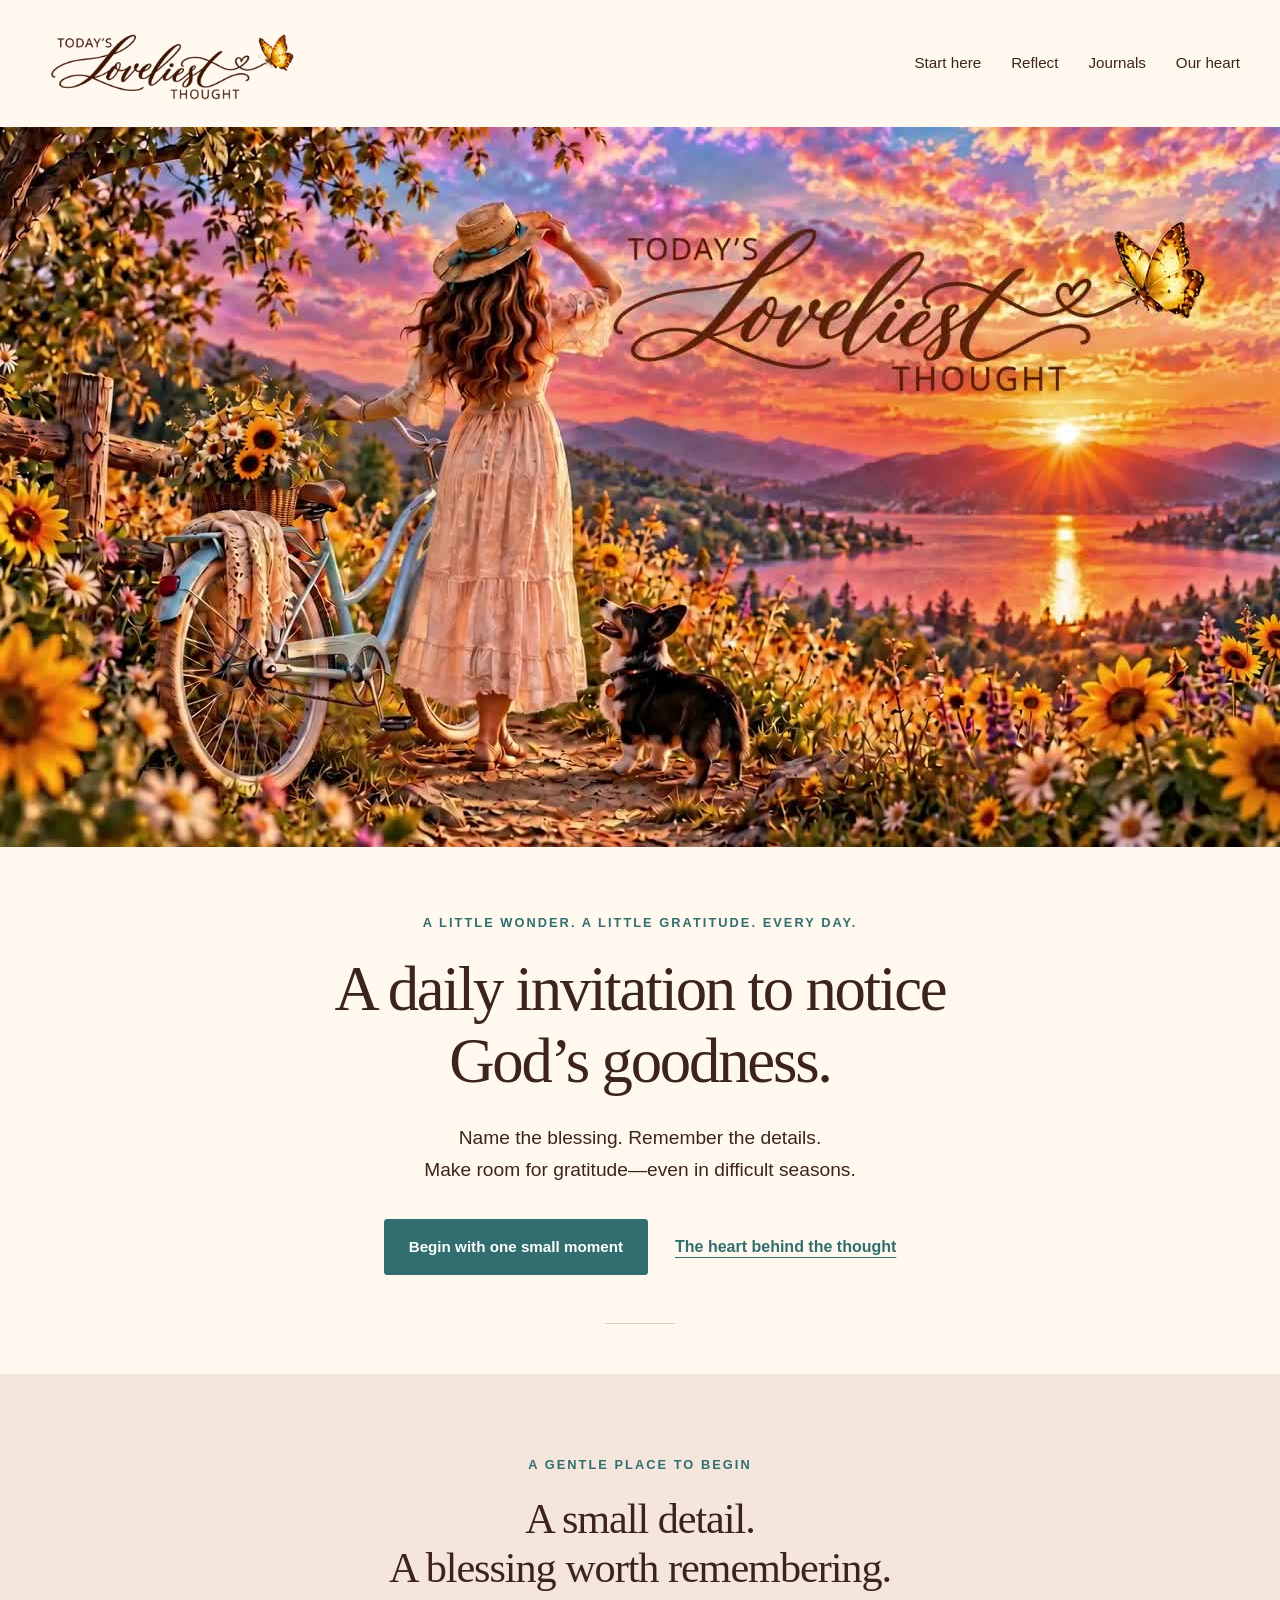
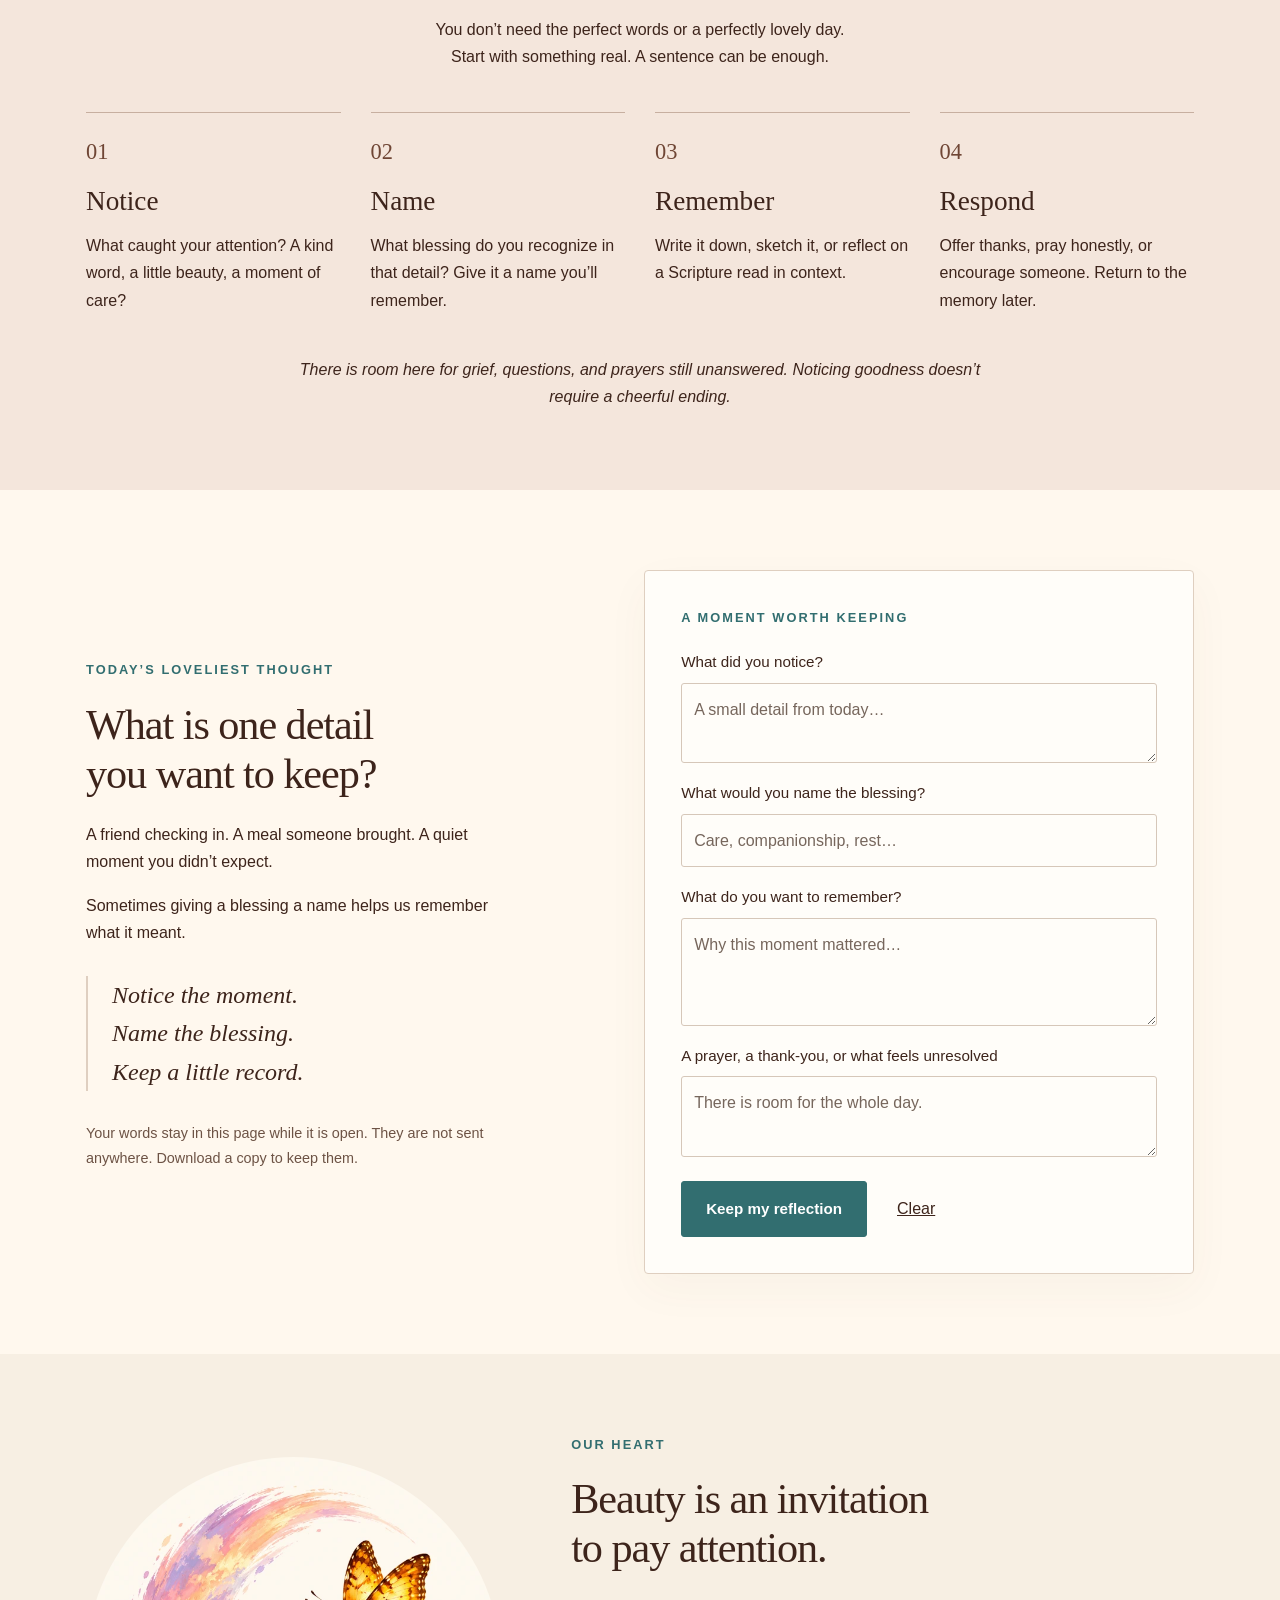
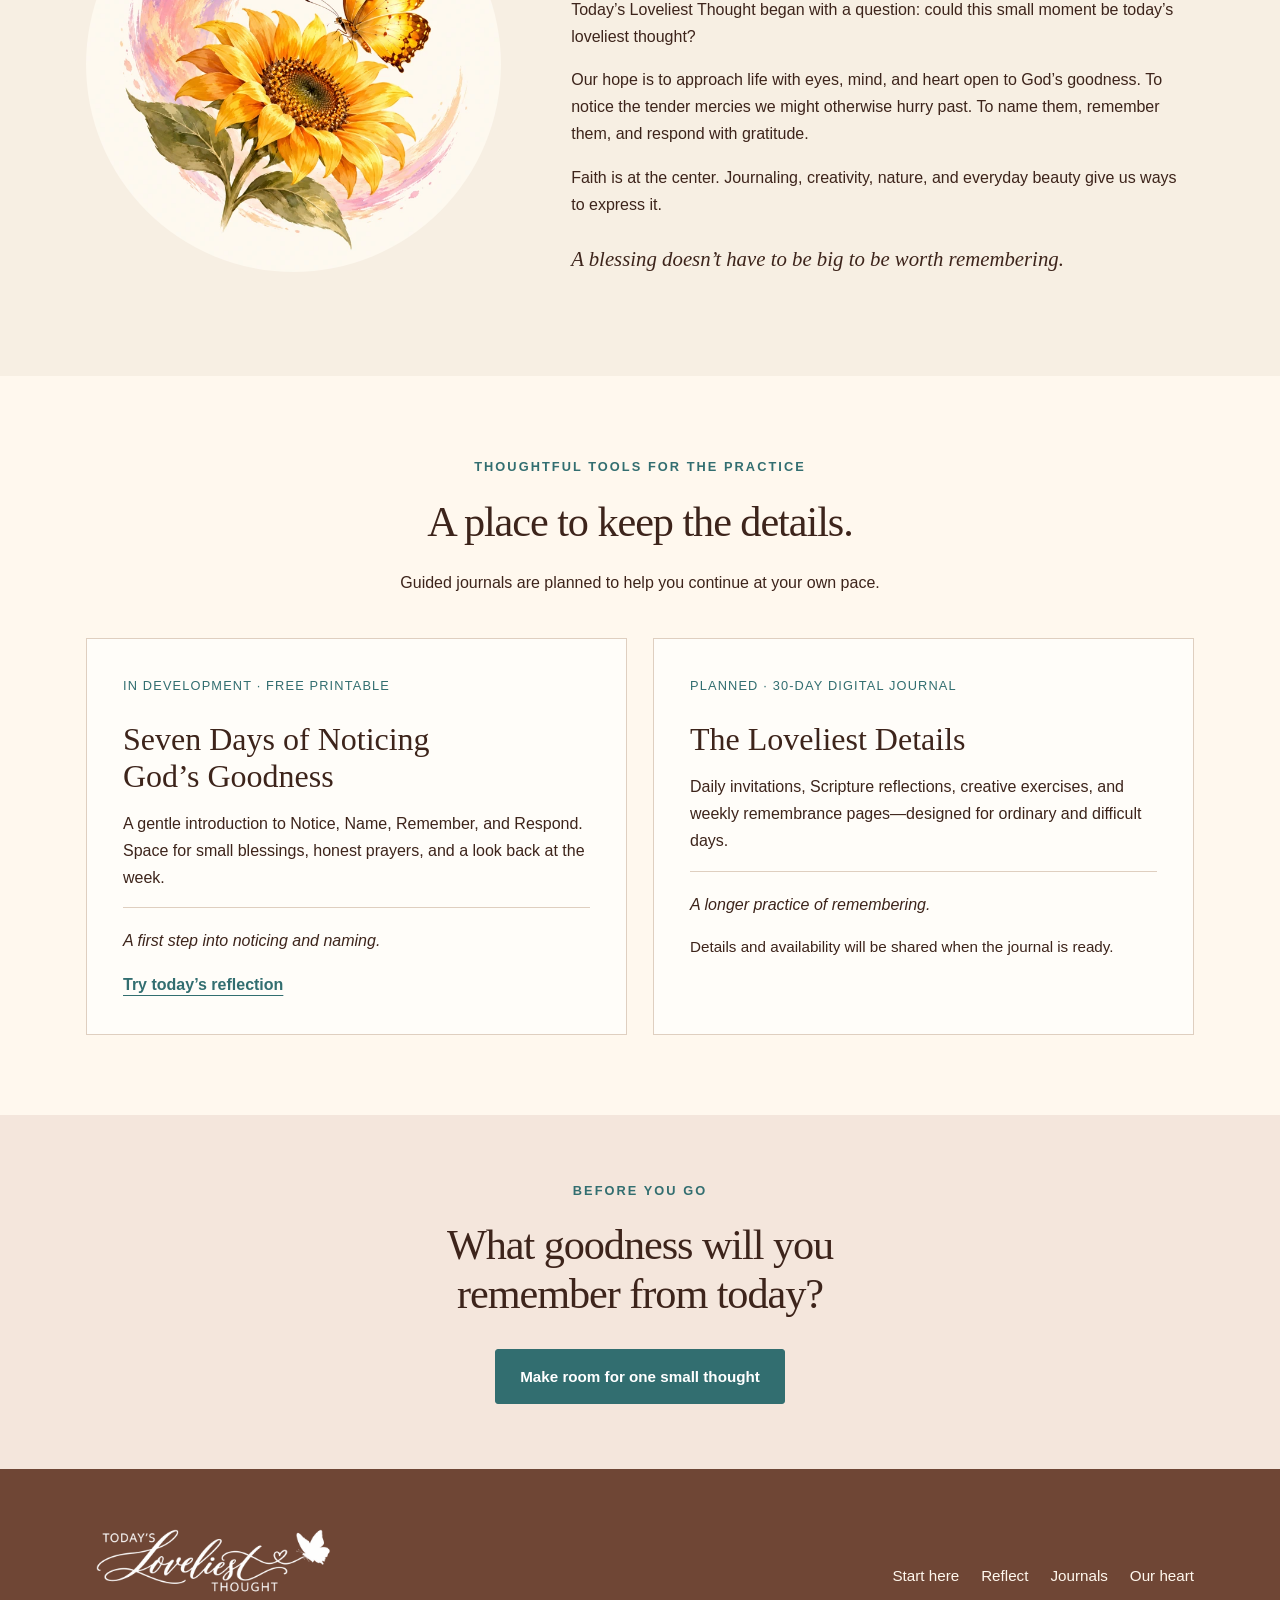
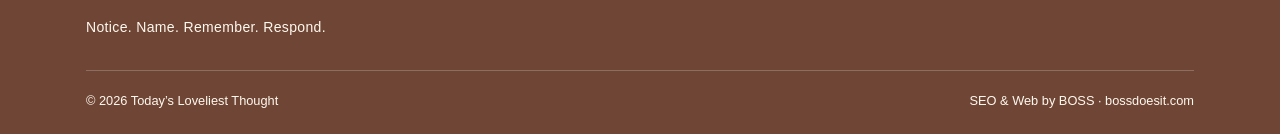
==== index.html @ 9ed4b66a "Update hero video and refine footer branding" ====
<!doctype html>
<html lang="en">
<head>
<meta charset="utf-8"><meta name="viewport" content="width=device-width,initial-scale=1">
<title>Today’s Loveliest Thought | Notice God’s goodness</title>
<meta name="description" content="A daily invitation to notice, name, and remember God’s goodness through reflection, creativity, and journaling—even in difficult seasons.">
<link rel="canonical" href="https://todaysloveliestthought.com/">
<meta property="og:title" content="Today’s Loveliest Thought">
<meta property="og:description" content="A daily invitation to notice, name, and remember God’s goodness.">
<meta property="og:image" content="https://todaysloveliestthought.com/assets/og-image.jpg">
<meta property="og:image:width" content="1200">
<meta property="og:image:height" content="630">
<meta property="og:image:alt" content="Today’s Loveliest Thought with a golden butterfly and sunflower; notice, name, and remember God’s goodness.">
<meta name="twitter:card" content="summary_large_image">
<meta name="twitter:title" content="Today’s Loveliest Thought">
<meta name="twitter:description" content="A daily invitation to notice, name, and remember God’s goodness.">
<meta name="twitter:image" content="https://todaysloveliestthought.com/assets/og-image.jpg">
<meta property="og:type" content="website">
<meta property="og:url" content="https://todaysloveliestthought.com/">
<meta name="theme-color" content="#FFF8EE">
<link rel="icon" href="favicon.ico" sizes="any"><link rel="icon" type="image/png" sizes="32x32" href="assets/favicon-32.png"><link rel="icon" type="image/png" sizes="192x192" href="assets/favicon-192.png"><link rel="apple-touch-icon" sizes="180x180" href="assets/apple-touch-icon.png"><link rel="stylesheet" href="styles.css"><script src="script.js" defer></script>
</head>
<body>
<a class="skip" href="#main">Skip to content</a>
<header class="header"><a class="brand" href="#" aria-label="Today’s Loveliest Thought home"><img src="assets/wordmark.webp" width="280" height="104" alt="Today’s Loveliest Thought"></a><nav aria-label="Main navigation"><a href="#practice">Start here</a><a href="#reflection">Reflect</a><a href="#journals">Journals</a><a href="#heart">Our heart</a></nav></header>
<main id="main">
<div class="video-hero"><video id="hero-video" muted playsinline preload="none" poster="assets/hero-poster.jpg?v=2" aria-label="A gentle sunset animation with a woman, bicycle, corgi, sunflowers and a yellow butterfly; the brand name appears in the sky."><source src="assets/hero.mp4?v=2" type="video/mp4"></video></div>
<section class="intro wrap"><p class="eyebrow">A little wonder. A little gratitude. Every day.</p><h1>A daily invitation to notice<br class="desktop"> God’s goodness.</h1><p class="lead">Name the blessing. Remember the details.<br>Make room for gratitude—even in difficult seasons.</p><div class="actions"><a class="button" href="#practice">Begin with one small moment</a><a class="text-link" href="#heart">The heart behind the thought</a></div><span class="tiny-rule" aria-hidden="true"></span></section>
<section class="practice section" id="practice"><div class="wrap"><div class="section-head"><p class="eyebrow">A gentle place to begin</p><h2>A small detail.<br>A blessing worth remembering.</h2><p>You don’t need the perfect words or a perfectly lovely day.<br>Start with something real. A sentence can be enough.</p></div><div class="steps">
<article><span class="step">01</span><h3>Notice</h3><p>What caught your attention? A kind word, a little beauty, a moment of care?</p></article>
<article><span class="step">02</span><h3>Name</h3><p>What blessing do you recognize in that detail? Give it a name you’ll remember.</p></article>
<article><span class="step">03</span><h3>Remember</h3><p>Write it down, sketch it, or reflect on a Scripture read in context.</p></article>
<article><span class="step">04</span><h3>Respond</h3><p>Offer thanks, pray honestly, or encourage someone. Return to the memory later.</p></article>
</div><p class="gentle-note">There is room here for grief, questions, and prayers still unanswered. Noticing goodness doesn’t require a cheerful ending.</p></div></section>
<section class="reflection section wrap" id="reflection"><div class="reflection-copy"><p class="eyebrow">Today’s loveliest thought</p><h2>What is one detail<br>you want to keep?</h2><p>A friend checking in. A meal someone brought. A quiet moment you didn’t expect.</p><p>Sometimes giving a blessing a name helps us remember what it meant.</p><blockquote>Notice the moment.<br>Name the blessing.<br>Keep a little record.</blockquote><p class="local-note">Your words stay in this page while it is open. They are not sent anywhere. Download a copy to keep them.</p></div><div class="journal"><p class="eyebrow">A moment worth keeping</p><form id="reflection-form"><label for="notice">What did you notice?</label><textarea id="notice" name="notice" rows="2" placeholder="A small detail from today…" maxlength="3000"></textarea><label for="name">What would you name the blessing?</label><input id="name" name="name" placeholder="Care, companionship, rest…" maxlength="300"><label for="remember">What do you want to remember?</label><textarea id="remember" name="remember" rows="3" placeholder="Why this moment mattered…" maxlength="3000"></textarea><label for="respond">A prayer, a thank-you, or what feels unresolved</label><textarea id="respond" name="respond" rows="2" placeholder="There is room for the whole day." maxlength="3000"></textarea><div class="journal-actions"><button type="submit" class="button">Keep my reflection</button><button type="button" id="clear" class="quiet-button">Clear</button></div><p class="status" id="status" role="status" aria-live="polite"></p></form></div></section>
<section class="heart section" id="heart"><div class="wrap heart-grid"><img src="assets/sunflower.webp" width="700" height="700" loading="lazy" alt="A sunflower and yellow butterfly framed by soft brushstrokes"><div><p class="eyebrow">Our heart</p><h2>Beauty is an invitation<br>to pay attention.</h2><p>Today’s Loveliest Thought began with a question: could this small moment be today’s loveliest thought?</p><p>Our hope is to approach life with eyes, mind, and heart open to God’s goodness. To notice the tender mercies we might otherwise hurry past. To name them, remember them, and respond with gratitude.</p><p>Faith is at the center. Journaling, creativity, nature, and everyday beauty give us ways to express it.</p><p class="signature">A blessing doesn’t have to be big to be worth remembering.</p></div></div></section>
<section class="journals section wrap" id="journals"><div class="section-head"><p class="eyebrow">Thoughtful tools for the practice</p><h2>A place to keep the details.</h2><p>Guided journals are planned to help you continue at your own pace.</p></div><div class="product-grid"><article class="product"><p class="pill">In development · Free printable</p><h3>Seven Days of Noticing<br>God’s Goodness</h3><p>A gentle introduction to Notice, Name, Remember, and Respond. Space for small blessings, honest prayers, and a look back at the week.</p><p class="product-purpose">A first step into noticing and naming.</p><a class="text-link" href="#reflection">Try today’s reflection</a></article><article class="product"><p class="pill">Planned · 30-day digital journal</p><h3>The Loveliest Details</h3><p>Daily invitations, Scripture reflections, creative exercises, and weekly remembrance pages—designed for ordinary and difficult days.</p><p class="product-purpose">A longer practice of remembering.</p><p class="availability">Details and availability will be shared when the journal is ready.</p></article></div></section>
<section class="closing"><div class="wrap"><p class="eyebrow">Before you go</p><h2>What goodness will you<br>remember from today?</h2><a class="button" href="#reflection">Make room for one small thought</a></div></section>
</main>
<footer class="site-footer"><div class="wrap"><div class="footer-main"><div class="footer-identity"><a href="#" class="footer-logo" aria-label="Today’s Loveliest Thought home"><img src="assets/wordmark.webp" width="280" height="104" alt="Today’s Loveliest Thought" loading="lazy"></a><p>Notice. Name. Remember. Respond.</p></div><nav class="footer-navigation" aria-label="Footer navigation"><a href="#practice">Start here</a><a href="#reflection">Reflect</a><a href="#journals">Journals</a><a href="#heart">Our heart</a></nav></div><div class="footer-bottom"><p>© 2026 Today’s Loveliest Thought</p><a class="boss-credit" href="https://bossdoesit.com">SEO &amp; Web by BOSS · bossdoesit.com</a></div></div></footer>
</body></html>
---- styles.css ----
:root{--ivory:#fff8ee;--paper:#fffdf9;--cocoa:#3d241b;--copper:#6f4635;--turquoise:#326e70;--blush:#f4e6dc;--line:#dfcfc0}*{box-sizing:border-box}html{scroll-behavior:smooth;scroll-padding-top:24px}body{margin:0;background:var(--ivory);color:var(--cocoa);font:1rem/1.7 Arial,sans-serif}h1,h2,h3,p{margin-top:0}h1,h2,h3{font-family:Georgia,serif;font-weight:400;line-height:1.15}h1{font-size:clamp(2.4rem,4.9vw,4.7rem);letter-spacing:-.035em;margin-bottom:24px}h2{font-size:clamp(2rem,3.3vw,3.3rem);letter-spacing:-.025em;margin-bottom:23px}h3{font-size:1.7rem;margin-bottom:15px}a{color:var(--turquoise);text-underline-offset:5px}button,input,textarea{font:inherit}button,a,input,textarea{touch-action:manipulation}:focus-visible{outline:3px solid var(--turquoise);outline-offset:5px}.wrap{max-width:1180px;margin:auto;padding-left:36px;padding-right:36px}.header{max-width:1400px;margin:auto;min-height:108px;padding:15px 40px;display:flex;align-items:center;justify-content:space-between;gap:24px}.brand{display:block;width:260px}.brand img{display:block;width:100%;height:auto}.header nav{display:flex;gap:30px}.header nav a{text-decoration:none;color:var(--cocoa);font-size:.95rem;padding:10px 0}.header nav a:hover{text-decoration:underline}.banner{max-width:1600px;margin:auto}.banner img{display:block;width:100%;height:auto}.intro{text-align:center;padding-top:65px;padding-bottom:50px}.eyebrow{text-transform:uppercase;letter-spacing:.16em;font-size:.8rem;font-weight:600;color:var(--turquoise);margin-bottom:20px}.lead{font-size:1.2rem;line-height:1.7}.actions{display:flex;justify-content:center;align-items:center;gap:27px;flex-wrap:wrap;margin-top:32px}.button{display:inline-flex;justify-content:center;align-items:center;background:var(--turquoise);color:white;border:1px solid var(--turquoise);border-radius:3px;padding:14px 24px;text-decoration:none;cursor:pointer;min-height:50px;font-weight:600;font-size:.95rem}.button:hover{background:#275b5d}.text-link{font-weight:600}.tiny-rule{display:block;width:70px;height:1px;background:var(--line);margin:48px auto 0}.section{padding-top:80px;padding-bottom:80px}.section-head{text-align:center;max-width:780px;margin:0 auto 42px}.practice{background:var(--blush)}.steps{display:grid;grid-template-columns:repeat(4,1fr);gap:30px}.step{font-family:Georgia,serif;font-size:1.4rem;color:var(--copper);display:block;margin-bottom:15px}.steps article{border-top:1px solid #c7afa0;padding-top:20px}.steps p{margin-bottom:0}.gentle-note{max-width:710px;margin:42px auto 0;text-align:center;font-style:italic}.reflection{display:grid;grid-template-columns:1fr 1.15fr;gap:80px;align-items:center}.reflection-copy p{max-width:440px}blockquote{border-left:2px solid var(--line);margin:30px 0;padding-left:24px;font:italic 1.5rem/1.6 Georgia,serif}.local-note{font-size:.9rem;color:#6d5345}.journal{background:var(--paper);border:1px solid var(--line);padding:36px;box-shadow:0 15px 45px #6f46350a;border-radius:4px}.journal label{display:block;font-size:.95rem;margin:17px 0 8px}.journal textarea,.journal input{display:block;width:100%;border:1px solid #d6c7b9;background:var(--paper);border-radius:3px;padding:12px;color:var(--cocoa);font-size:1rem;resize:vertical}.journal textarea::placeholder,.journal input::placeholder{color:#76665c;opacity:1}.journal-actions{display:flex;gap:18px;align-items:center;margin-top:24px}.quiet-button{border:0;background:transparent;padding:12px;color:var(--cocoa);text-decoration:underline;cursor:pointer}.status{font-size:.9rem;margin:14px 0 0}.status:empty{display:none}.heart{background:#f7efe3}.heart-grid{display:grid;grid-template-columns:.8fr 1.2fr;gap:70px;align-items:center}.heart img{width:100%;height:auto;border-radius:50%}.signature{font:italic 1.3rem/1.6 Georgia,serif;margin-top:24px}.product-grid{display:grid;grid-template-columns:1fr 1fr;gap:26px}.product{padding:36px;background:var(--paper);border:1px solid var(--line)}.product h3{font-size:2rem}.pill{text-transform:uppercase;font-size:.8rem;letter-spacing:.09em;color:var(--turquoise);margin-bottom:24px}.product-purpose{font-style:italic;border-top:1px solid var(--line);padding-top:19px}.availability{font-size:.95rem;margin-bottom:0}.closing{text-align:center;background:var(--blush);padding:65px 0}.closing h2{margin-bottom:30px}footer{background:var(--copper);color:var(--ivory);padding:48px 0}.footer-inner{display:flex;justify-content:space-between;align-items:center;gap:30px}.footer-brand{font:1.7rem Georgia,serif;margin-bottom:12px}footer p{font-size:.9rem;margin-bottom:0}footer nav{display:flex;gap:25px}footer a{color:var(--ivory);font-size:.95rem}.skip{position:absolute;left:16px;top:-100px;background:var(--paper);padding:10px;z-index:10}.skip:focus{top:12px}@media(max-width:760px){.header{padding:15px 22px;display:block}.brand{width:230px;margin:auto}.header nav{justify-content:center;gap:22px;flex-wrap:wrap;margin-top:12px}.header nav a{font-size:.9rem}.wrap{padding-left:24px;padding-right:24px}.intro{padding-top:42px;padding-bottom:36px}.desktop{display:none}.lead{font-size:1.06rem}.section{padding-top:55px;padding-bottom:55px}.steps{grid-template-columns:1fr 1fr;gap:24px}.reflection{grid-template-columns:1fr;gap:32px}.journal{padding:24px}.heart-grid{grid-template-columns:1fr;gap:30px}.heart img{max-width:260px;margin:auto}.product-grid{grid-template-columns:1fr}.product{padding:28px}.footer-inner{display:block;text-align:center}footer nav{justify-content:center;flex-wrap:wrap;margin-top:26px}.actions{gap:22px}.eyebrow{font-size:.8rem}.banner img{min-height:170px;object-fit:cover;object-position:center}}@media(max-width:380px){.steps{grid-template-columns:1fr}.header nav{gap:16px}.journal-actions{flex-wrap:wrap}.button{padding:13px 17px}}@media(prefers-reduced-motion:reduce){html{scroll-behavior:auto}}

.video-hero{position:relative;max-width:1440px;margin:auto;background:var(--ivory)}.video-hero video{display:block;width:100%;height:auto;aspect-ratio:16/9;object-fit:contain}

.footer-credit{text-align:right;margin-top:30px}.footer-credit a{font-size:.875rem;color:var(--ivory);text-decoration:none}.footer-credit a:hover{text-decoration:underline}@media(max-width:760px){.footer-credit{text-align:center}}

.site-footer{padding:42px 0 22px}.footer-main{display:flex;justify-content:space-between;align-items:center;gap:40px;padding-bottom:30px}.footer-identity{max-width:360px}.footer-logo{display:block;width:250px;max-width:100%;margin-bottom:12px}.footer-logo img{display:block;width:100%;height:auto;filter:brightness(0) invert(1)}.footer-identity p{font-size:.875rem;letter-spacing:.025em}.site-footer .footer-navigation{display:flex;flex-wrap:wrap;gap:22px;margin:0}.footer-navigation a{text-decoration:none;padding:8px 0}.footer-navigation a:hover{text-decoration:underline}.footer-bottom{border-top:1px solid #ffffff35;padding-top:20px;display:flex;justify-content:space-between;align-items:center;gap:20px}.footer-bottom p,.footer-bottom a{font-size:.8rem;line-height:1.6}.boss-credit{text-decoration:none;text-align:right}.boss-credit:hover{text-decoration:underline}@media(max-width:760px){.footer-main{flex-direction:column;text-align:center;gap:24px;padding-bottom:25px}.footer-logo{margin:0 auto 14px;width:230px}.site-footer .footer-navigation{justify-content:center;gap:12px 22px}.footer-bottom{flex-direction:column;gap:12px;text-align:center}.boss-credit{text-align:center}}
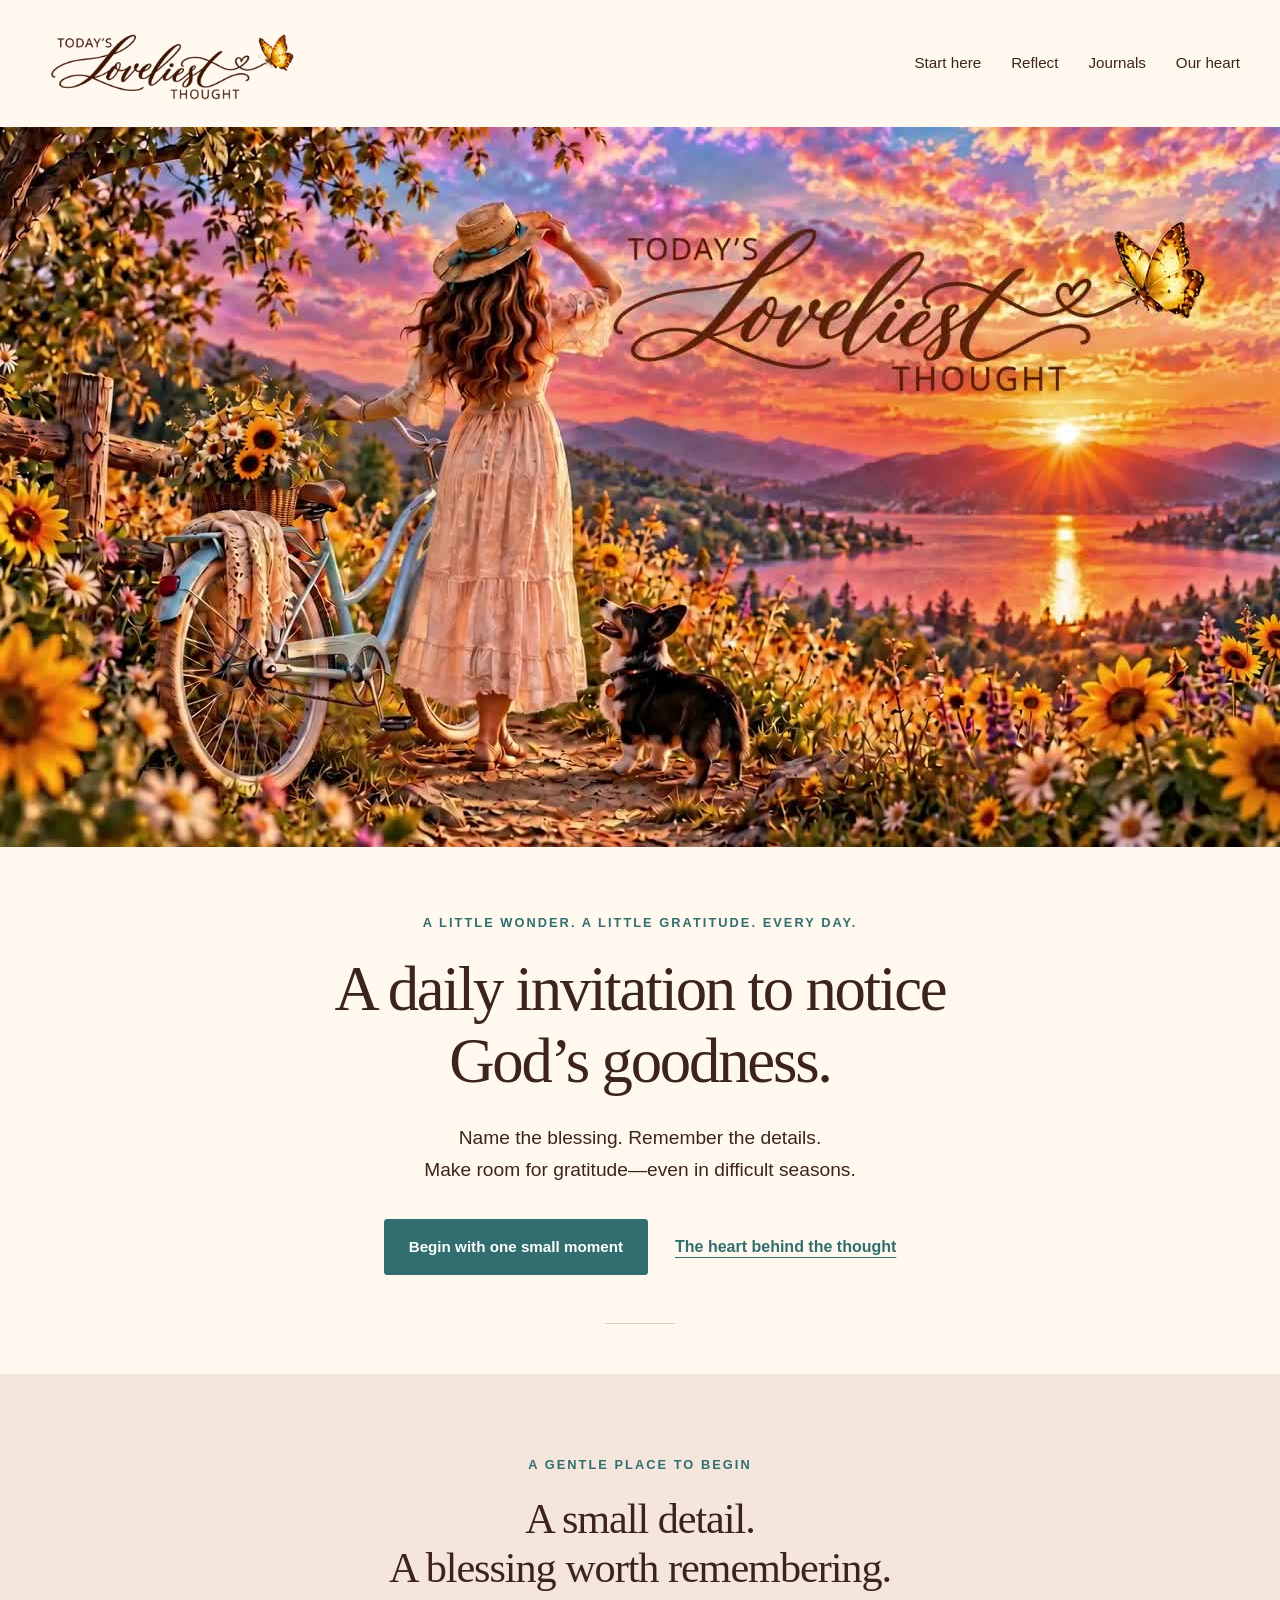
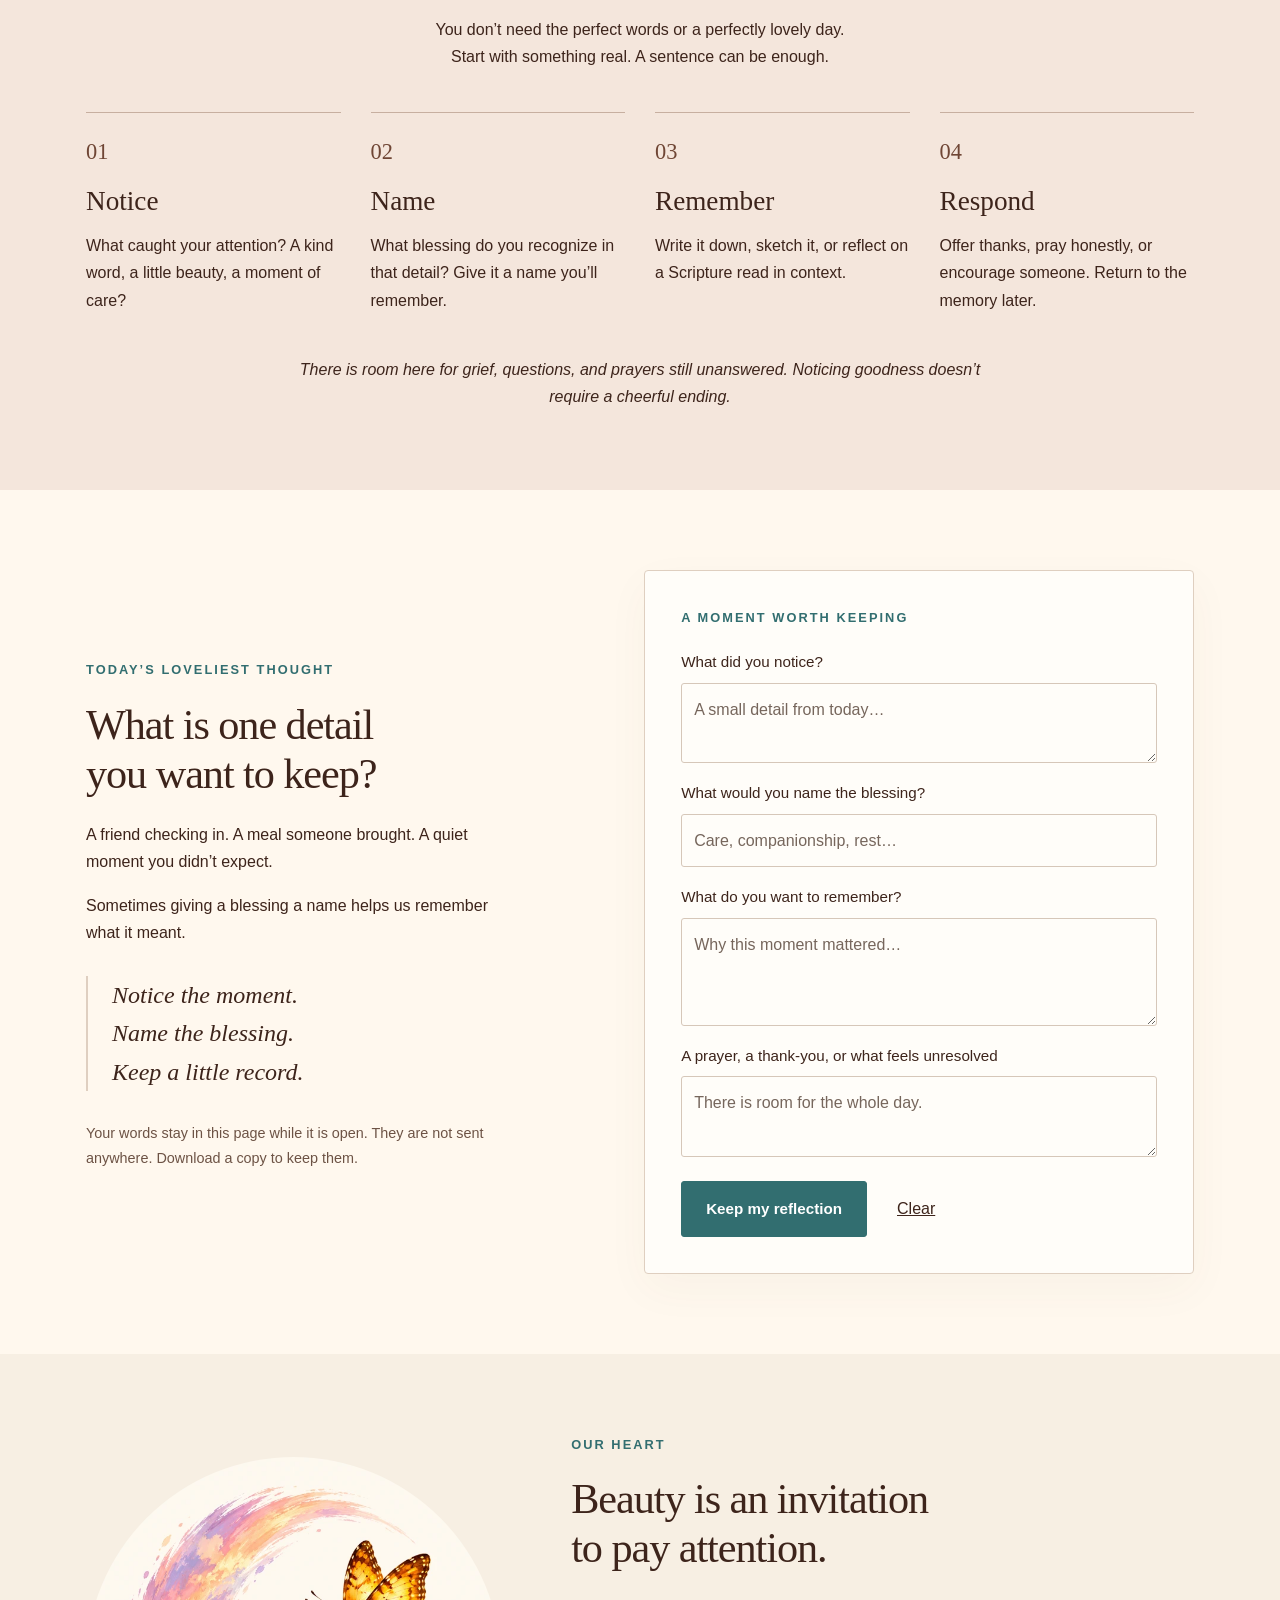
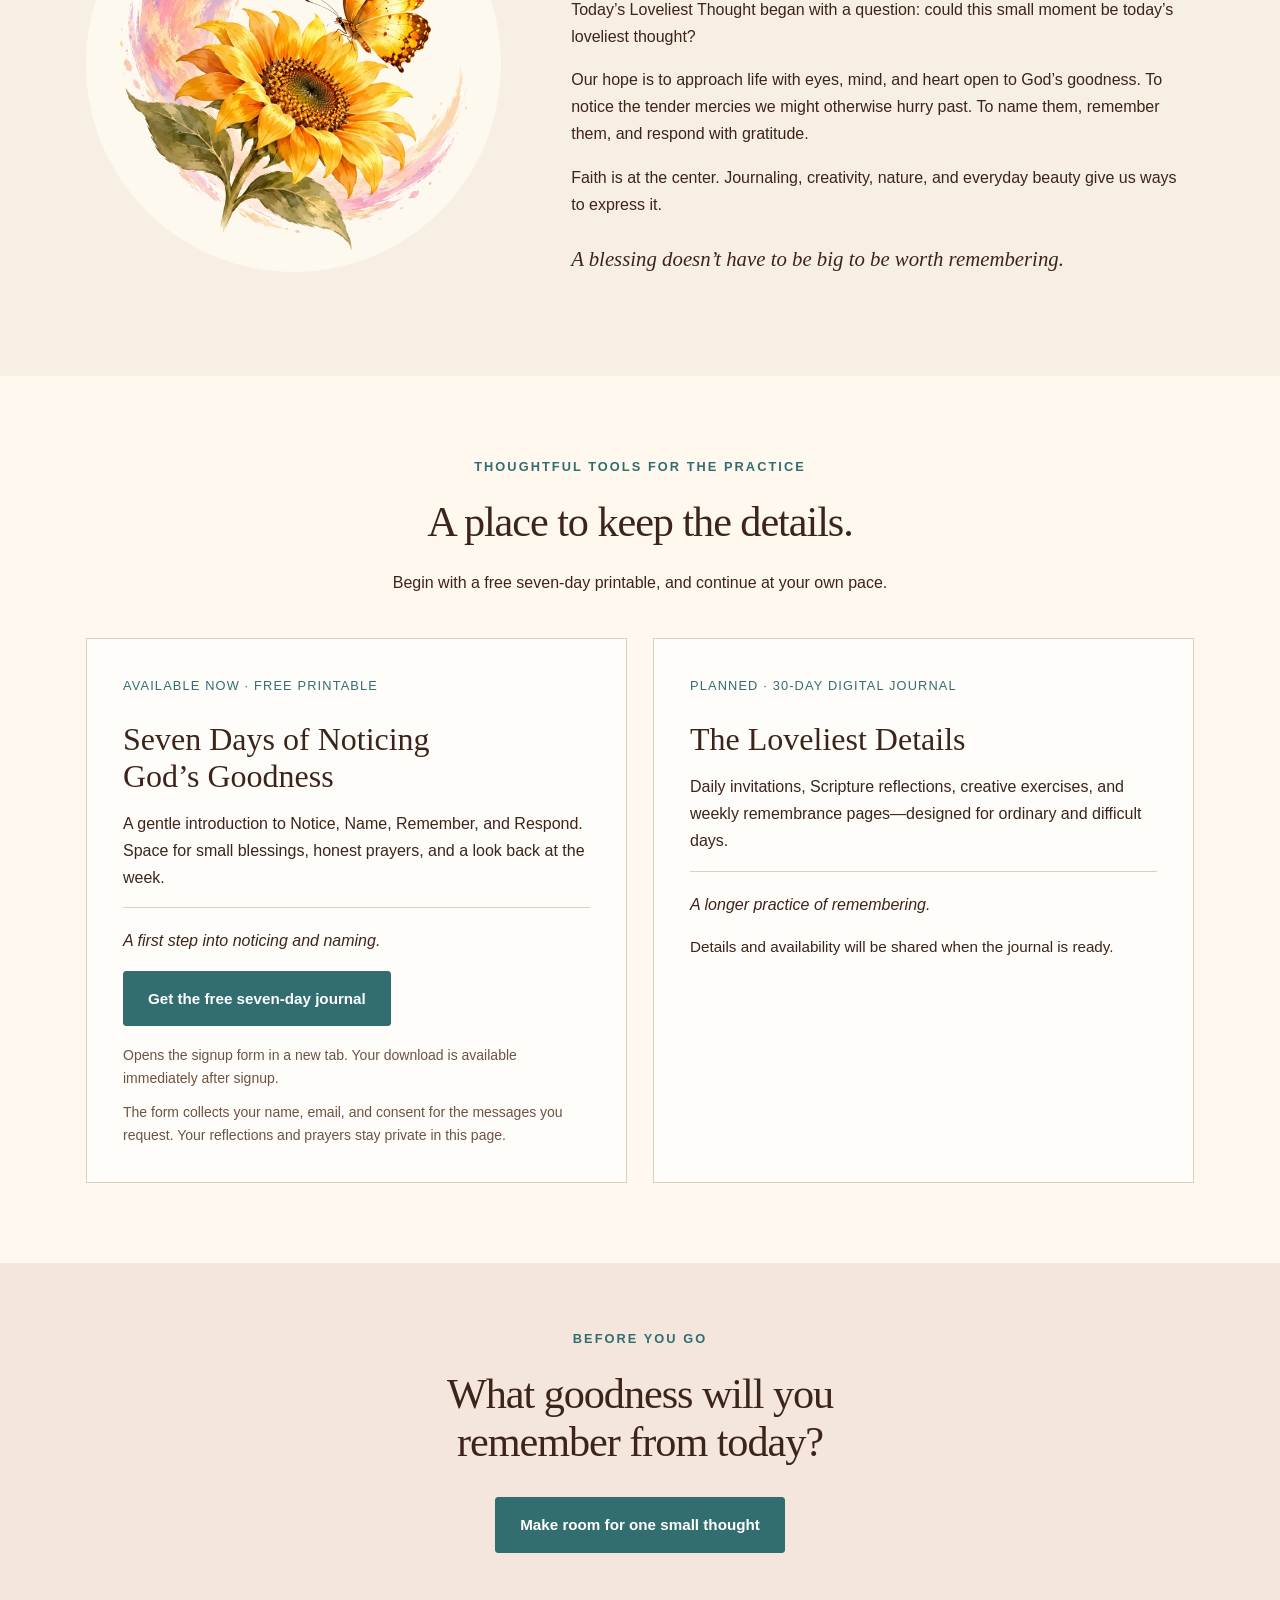
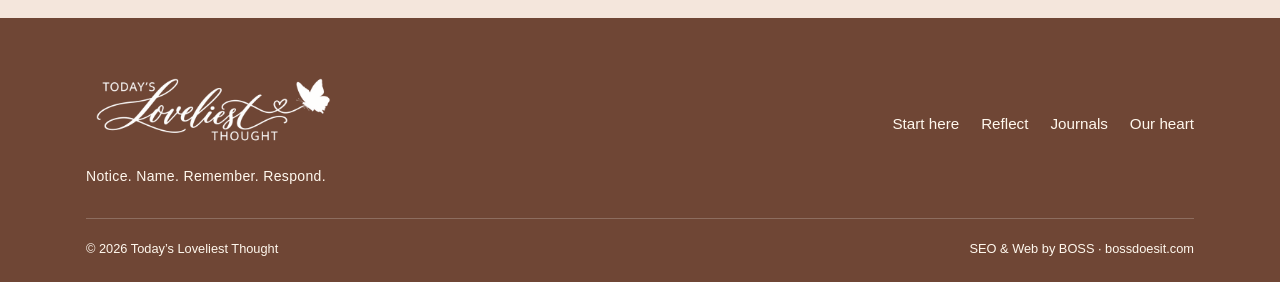
==== commit 6168a699: "Connect the free journal to the tested HighLevel signup form" ====
--- a/index.html
+++ b/index.html
@@ -34,7 +34,7 @@
 </div><p class="gentle-note">There is room here for grief, questions, and prayers still unanswered. Noticing goodness doesn’t require a cheerful ending.</p></div></section>
 <section class="reflection section wrap" id="reflection"><div class="reflection-copy"><p class="eyebrow">Today’s loveliest thought</p><h2>What is one detail<br>you want to keep?</h2><p>A friend checking in. A meal someone brought. A quiet moment you didn’t expect.</p><p>Sometimes giving a blessing a name helps us remember what it meant.</p><blockquote>Notice the moment.<br>Name the blessing.<br>Keep a little record.</blockquote><p class="local-note">Your words stay in this page while it is open. They are not sent anywhere. Download a copy to keep them.</p></div><div class="journal"><p class="eyebrow">A moment worth keeping</p><form id="reflection-form"><label for="notice">What did you notice?</label><textarea id="notice" name="notice" rows="2" placeholder="A small detail from today…" maxlength="3000"></textarea><label for="name">What would you name the blessing?</label><input id="name" name="name" placeholder="Care, companionship, rest…" maxlength="300"><label for="remember">What do you want to remember?</label><textarea id="remember" name="remember" rows="3" placeholder="Why this moment mattered…" maxlength="3000"></textarea><label for="respond">A prayer, a thank-you, or what feels unresolved</label><textarea id="respond" name="respond" rows="2" placeholder="There is room for the whole day." maxlength="3000"></textarea><div class="journal-actions"><button type="submit" class="button">Keep my reflection</button><button type="button" id="clear" class="quiet-button">Clear</button></div><p class="status" id="status" role="status" aria-live="polite"></p></form></div></section>
 <section class="heart section" id="heart"><div class="wrap heart-grid"><img src="assets/sunflower.webp" width="700" height="700" loading="lazy" alt="A sunflower and yellow butterfly framed by soft brushstrokes"><div><p class="eyebrow">Our heart</p><h2>Beauty is an invitation<br>to pay attention.</h2><p>Today’s Loveliest Thought began with a question: could this small moment be today’s loveliest thought?</p><p>Our hope is to approach life with eyes, mind, and heart open to God’s goodness. To notice the tender mercies we might otherwise hurry past. To name them, remember them, and respond with gratitude.</p><p>Faith is at the center. Journaling, creativity, nature, and everyday beauty give us ways to express it.</p><p class="signature">A blessing doesn’t have to be big to be worth remembering.</p></div></div></section>
-<section class="journals section wrap" id="journals"><div class="section-head"><p class="eyebrow">Thoughtful tools for the practice</p><h2>A place to keep the details.</h2><p>Guided journals are planned to help you continue at your own pace.</p></div><div class="product-grid"><article class="product"><p class="pill">In development · Free printable</p><h3>Seven Days of Noticing<br>God’s Goodness</h3><p>A gentle introduction to Notice, Name, Remember, and Respond. Space for small blessings, honest prayers, and a look back at the week.</p><p class="product-purpose">A first step into noticing and naming.</p><a class="text-link" href="#reflection">Try today’s reflection</a></article><article class="product"><p class="pill">Planned · 30-day digital journal</p><h3>The Loveliest Details</h3><p>Daily invitations, Scripture reflections, creative exercises, and weekly remembrance pages—designed for ordinary and difficult days.</p><p class="product-purpose">A longer practice of remembering.</p><p class="availability">Details and availability will be shared when the journal is ready.</p></article></div></section>
+<section class="journals section wrap" id="journals"><div class="section-head"><p class="eyebrow">Thoughtful tools for the practice</p><h2>A place to keep the details.</h2><p>Begin with a free seven-day printable, and continue at your own pace.</p></div><div class="product-grid"><article class="product"><p class="pill">Available now · Free printable</p><h3>Seven Days of Noticing<br>God’s Goodness</h3><p>A gentle introduction to Notice, Name, Remember, and Respond. Space for small blessings, honest prayers, and a look back at the week.</p><p class="product-purpose">A first step into noticing and naming.</p><a class="button" href="https://api.leadconnectorhq.com/widget/form/mIYaYT9u8Yje8MxcDUWg" target="_blank" rel="noopener noreferrer">Get the free seven-day journal<span class="sr-only"> (opens in a new tab)</span></a><p class="signup-note">Opens the signup form in a new tab. Your download is available immediately after signup.</p><p class="signup-privacy">The form collects your name, email, and consent for the messages you request. Your reflections and prayers stay private in this page.</p></article><article class="product"><p class="pill">Planned · 30-day digital journal</p><h3>The Loveliest Details</h3><p>Daily invitations, Scripture reflections, creative exercises, and weekly remembrance pages—designed for ordinary and difficult days.</p><p class="product-purpose">A longer practice of remembering.</p><p class="availability">Details and availability will be shared when the journal is ready.</p></article></div></section>
 <section class="closing"><div class="wrap"><p class="eyebrow">Before you go</p><h2>What goodness will you<br>remember from today?</h2><a class="button" href="#reflection">Make room for one small thought</a></div></section>
 </main>
 <footer class="site-footer"><div class="wrap"><div class="footer-main"><div class="footer-identity"><a href="#" class="footer-logo" aria-label="Today’s Loveliest Thought home"><img src="assets/wordmark.webp" width="280" height="104" alt="Today’s Loveliest Thought" loading="lazy"></a><p>Notice. Name. Remember. Respond.</p></div><nav class="footer-navigation" aria-label="Footer navigation"><a href="#practice">Start here</a><a href="#reflection">Reflect</a><a href="#journals">Journals</a><a href="#heart">Our heart</a></nav></div><div class="footer-bottom"><p>© 2026 Today’s Loveliest Thought</p><a class="boss-credit" href="https://bossdoesit.com">SEO &amp; Web by BOSS · bossdoesit.com</a></div></div></footer>
--- a/styles.css
+++ b/styles.css
@@ -5,3 +5,6 @@
 .footer-credit{text-align:right;margin-top:30px}.footer-credit a{font-size:.875rem;color:var(--ivory);text-decoration:none}.footer-credit a:hover{text-decoration:underline}@media(max-width:760px){.footer-credit{text-align:center}}
 
 .site-footer{padding:42px 0 22px}.footer-main{display:flex;justify-content:space-between;align-items:center;gap:40px;padding-bottom:30px}.footer-identity{max-width:360px}.footer-logo{display:block;width:250px;max-width:100%;margin-bottom:12px}.footer-logo img{display:block;width:100%;height:auto;filter:brightness(0) invert(1)}.footer-identity p{font-size:.875rem;letter-spacing:.025em}.site-footer .footer-navigation{display:flex;flex-wrap:wrap;gap:22px;margin:0}.footer-navigation a{text-decoration:none;padding:8px 0}.footer-navigation a:hover{text-decoration:underline}.footer-bottom{border-top:1px solid #ffffff35;padding-top:20px;display:flex;justify-content:space-between;align-items:center;gap:20px}.footer-bottom p,.footer-bottom a{font-size:.8rem;line-height:1.6}.boss-credit{text-decoration:none;text-align:right}.boss-credit:hover{text-decoration:underline}@media(max-width:760px){.footer-main{flex-direction:column;text-align:center;gap:24px;padding-bottom:25px}.footer-logo{margin:0 auto 14px;width:230px}.site-footer .footer-navigation{justify-content:center;gap:12px 22px}.footer-bottom{flex-direction:column;gap:12px;text-align:center}.boss-credit{text-align:center}}
+
+/* Journal signup opens separately to preserve in-progress private reflections. */
+.signup-note,.signup-privacy{font-size:.875rem;line-height:1.6;color:#6d5345}.signup-note{margin:18px 0 12px}.signup-privacy{margin:0}.product .button{max-width:100%;text-align:center}.sr-only{position:absolute;width:1px;height:1px;padding:0;margin:-1px;overflow:hidden;clip-path:inset(50%);white-space:nowrap;border:0}
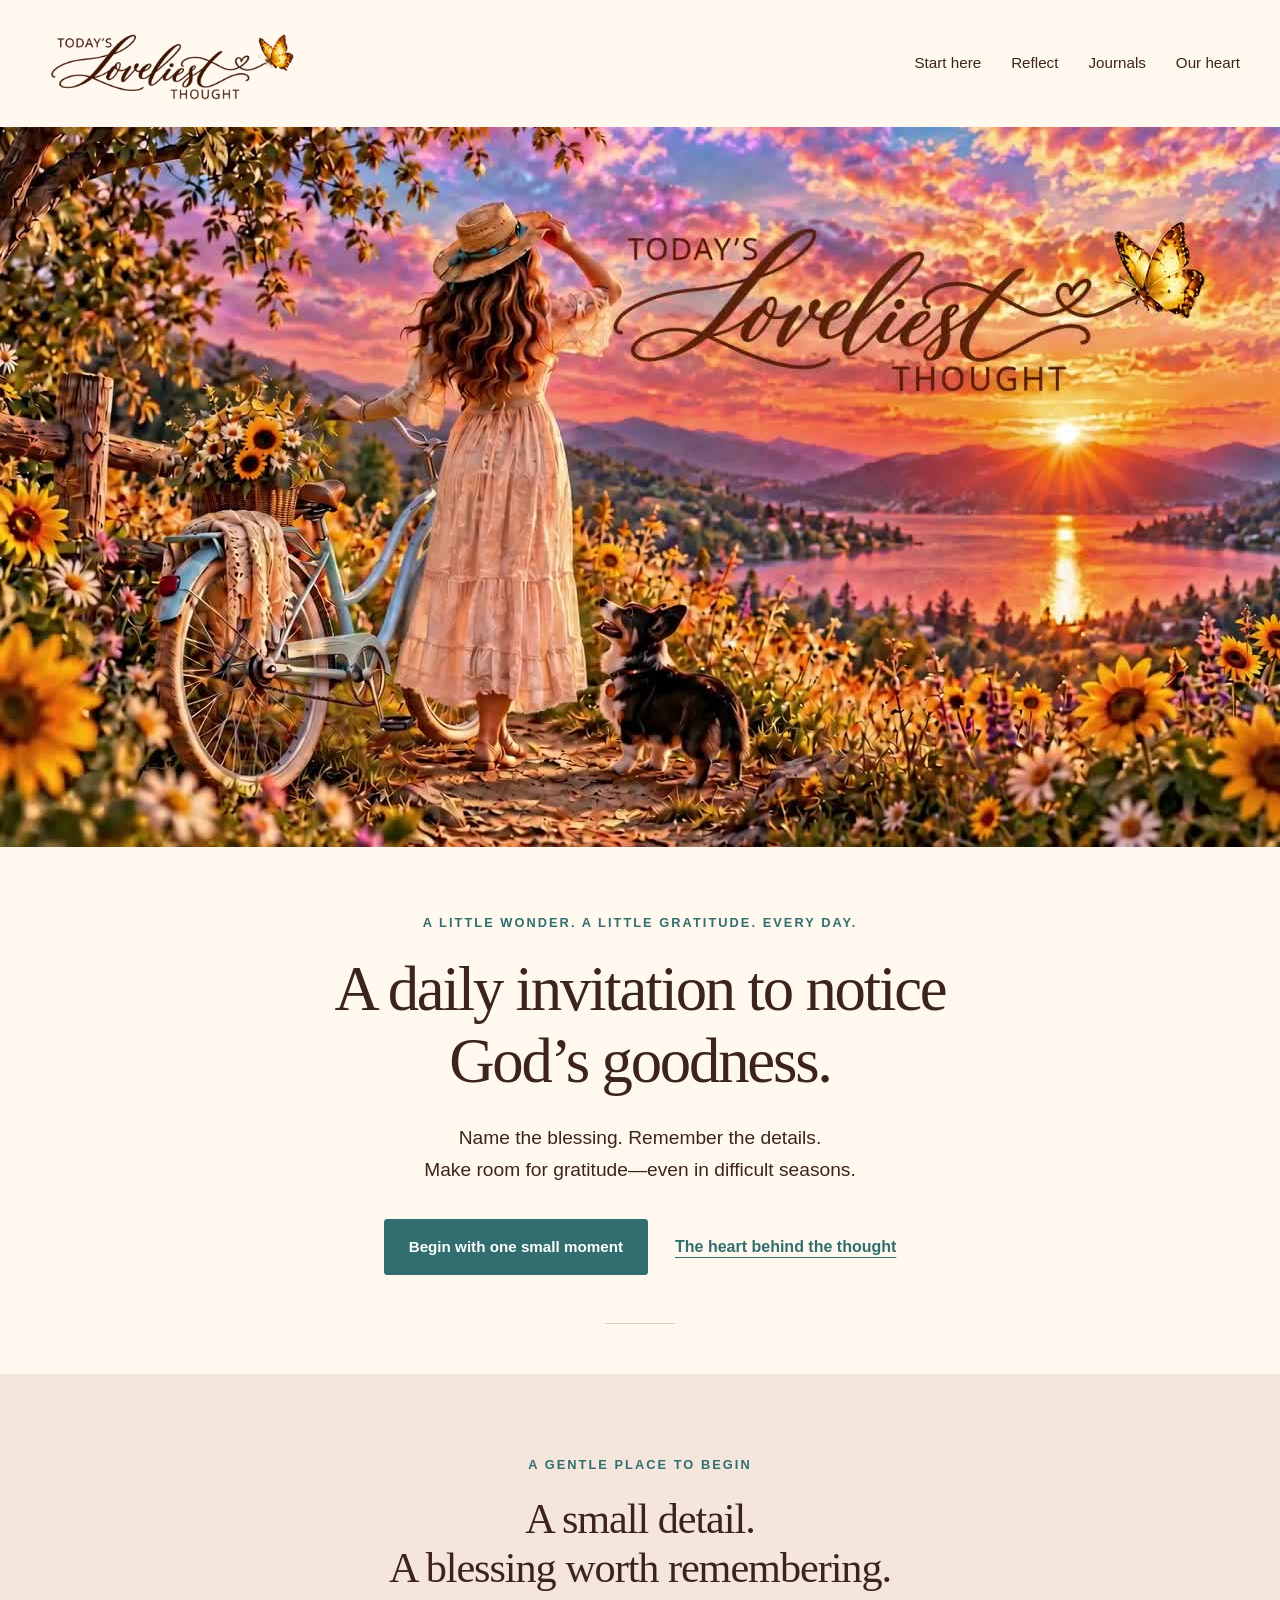
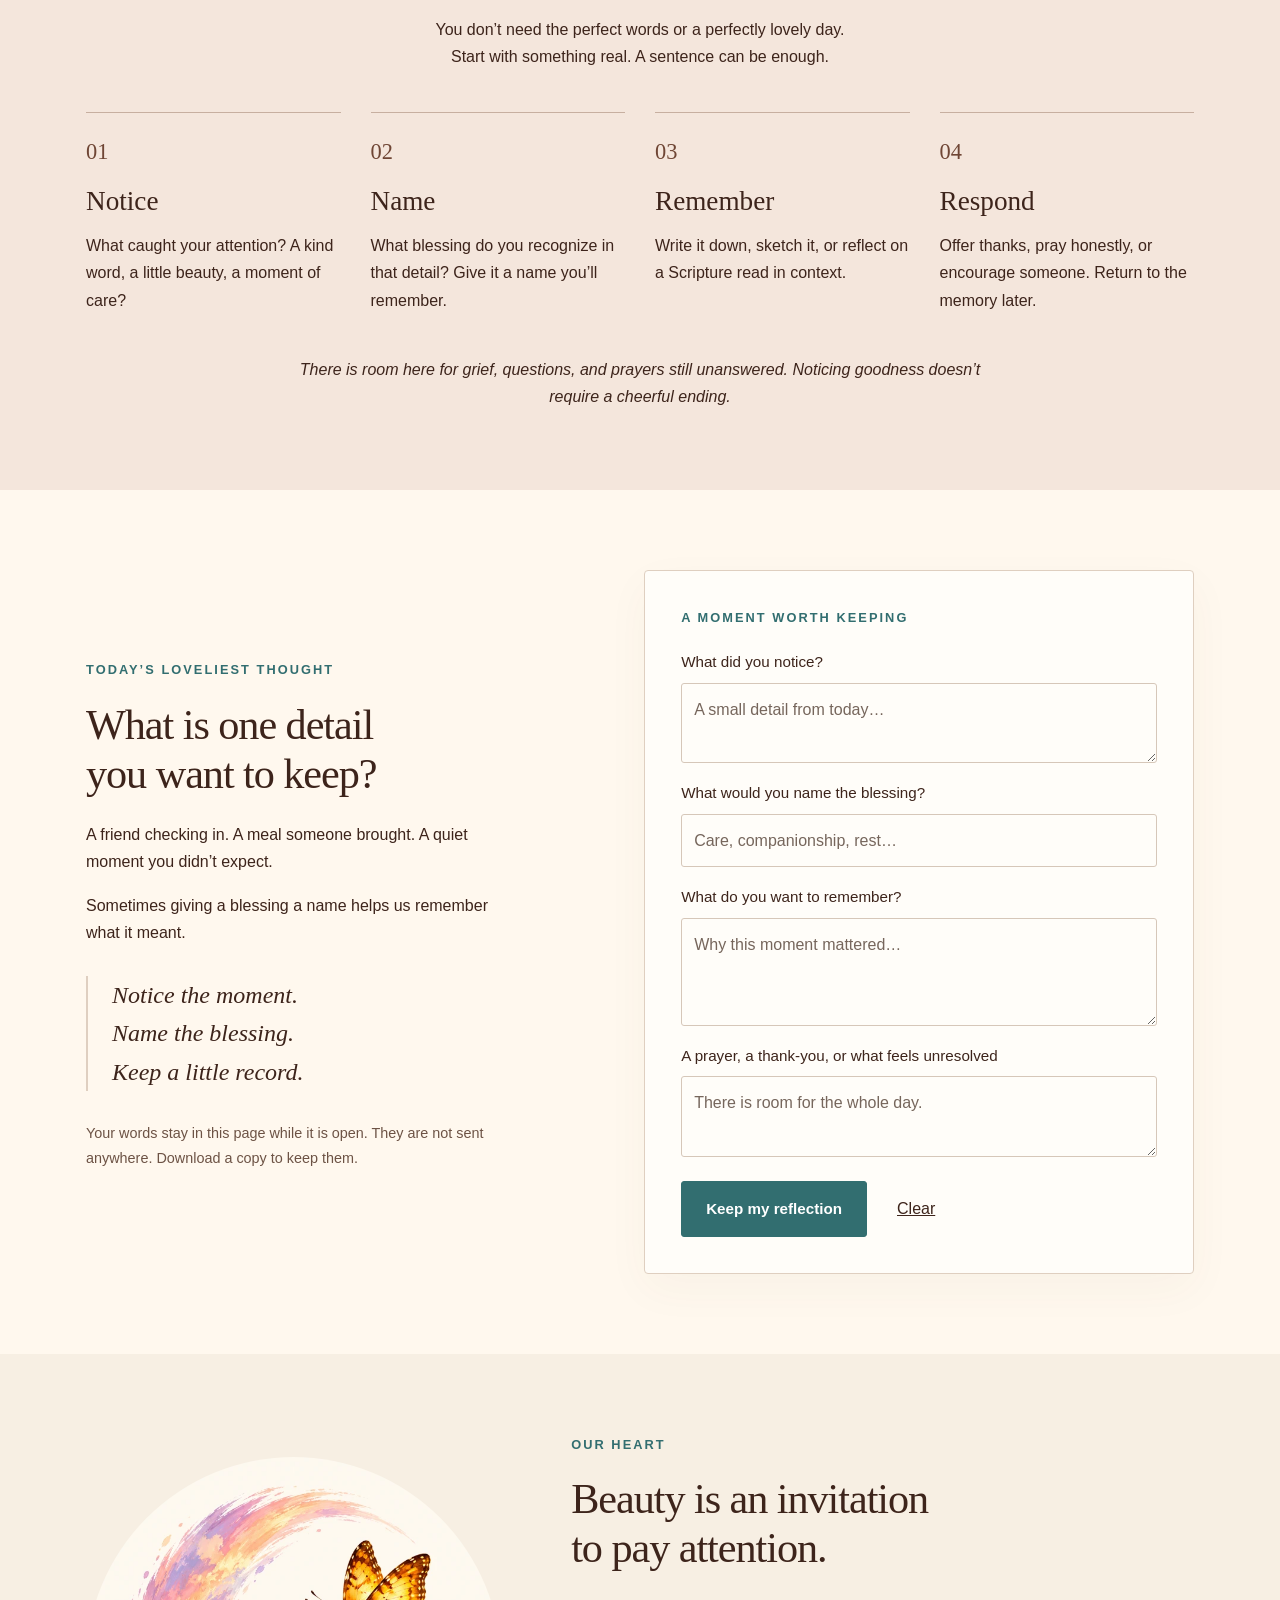
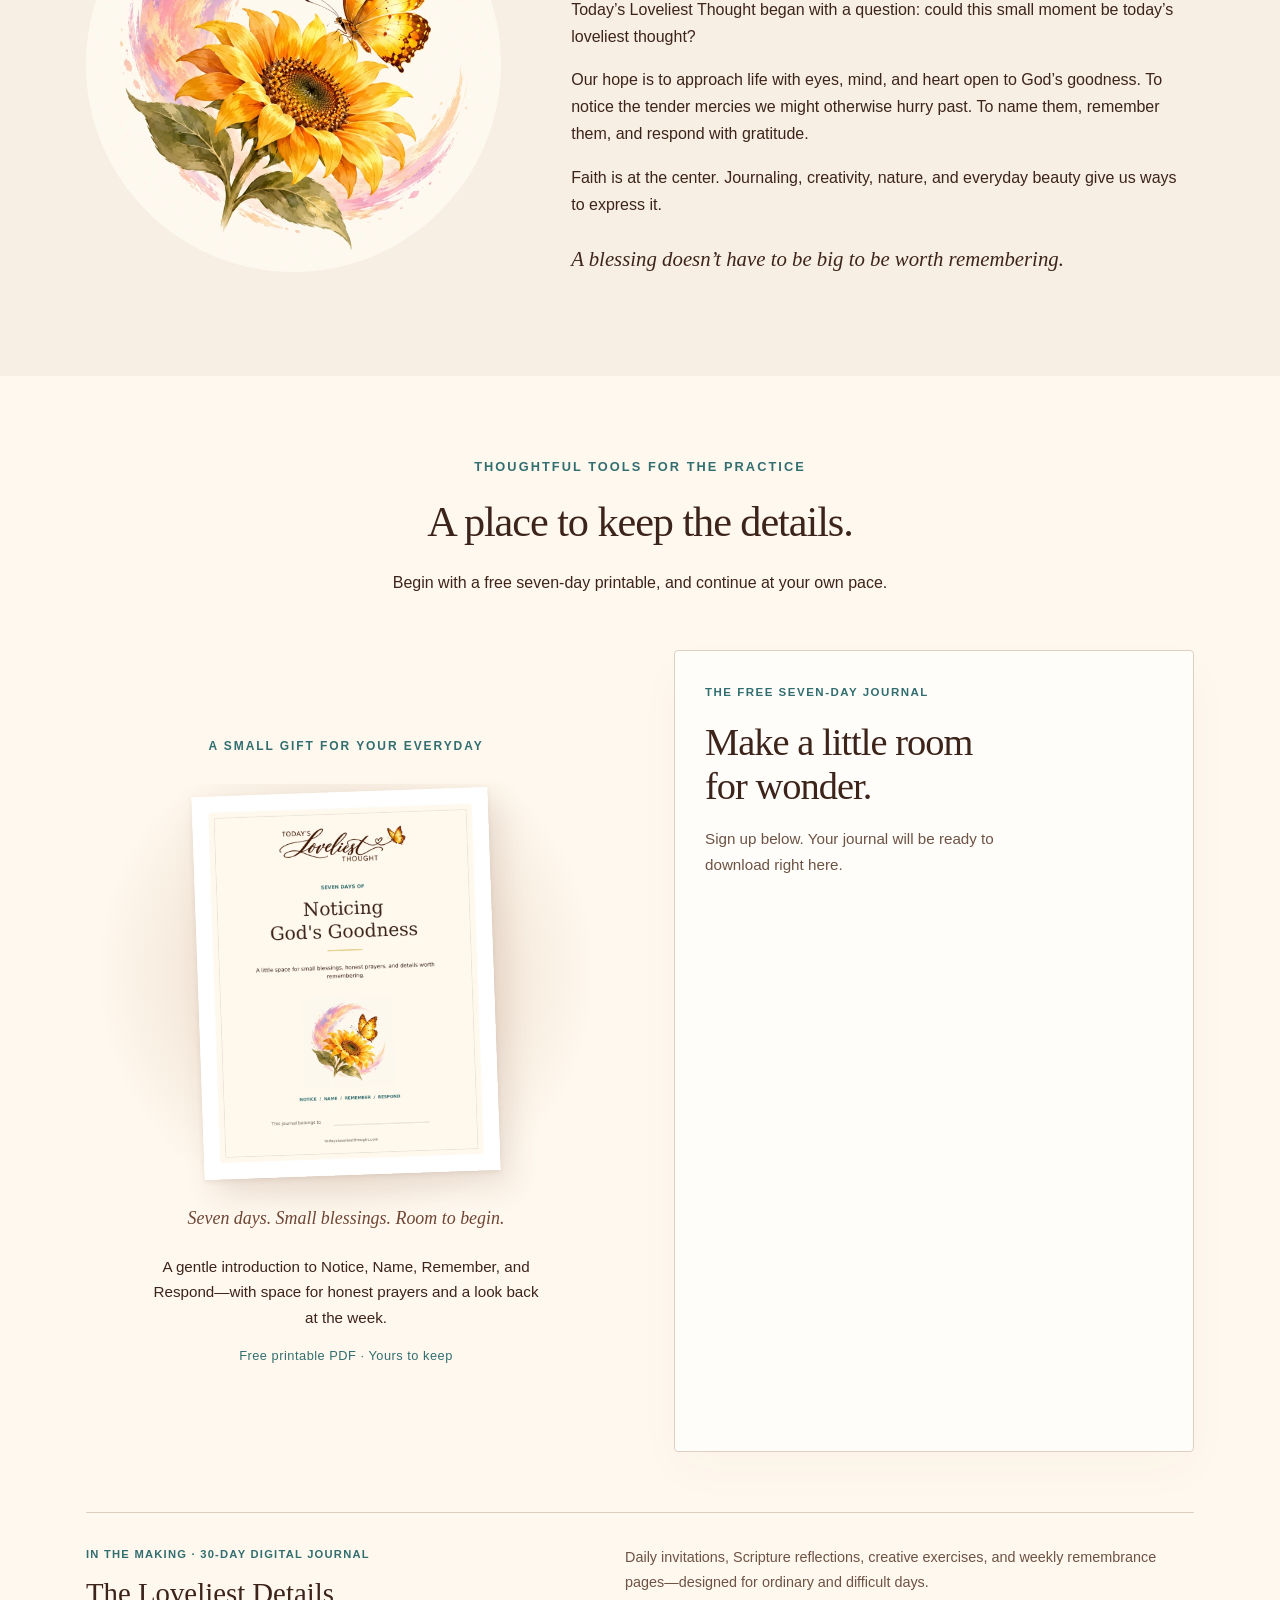
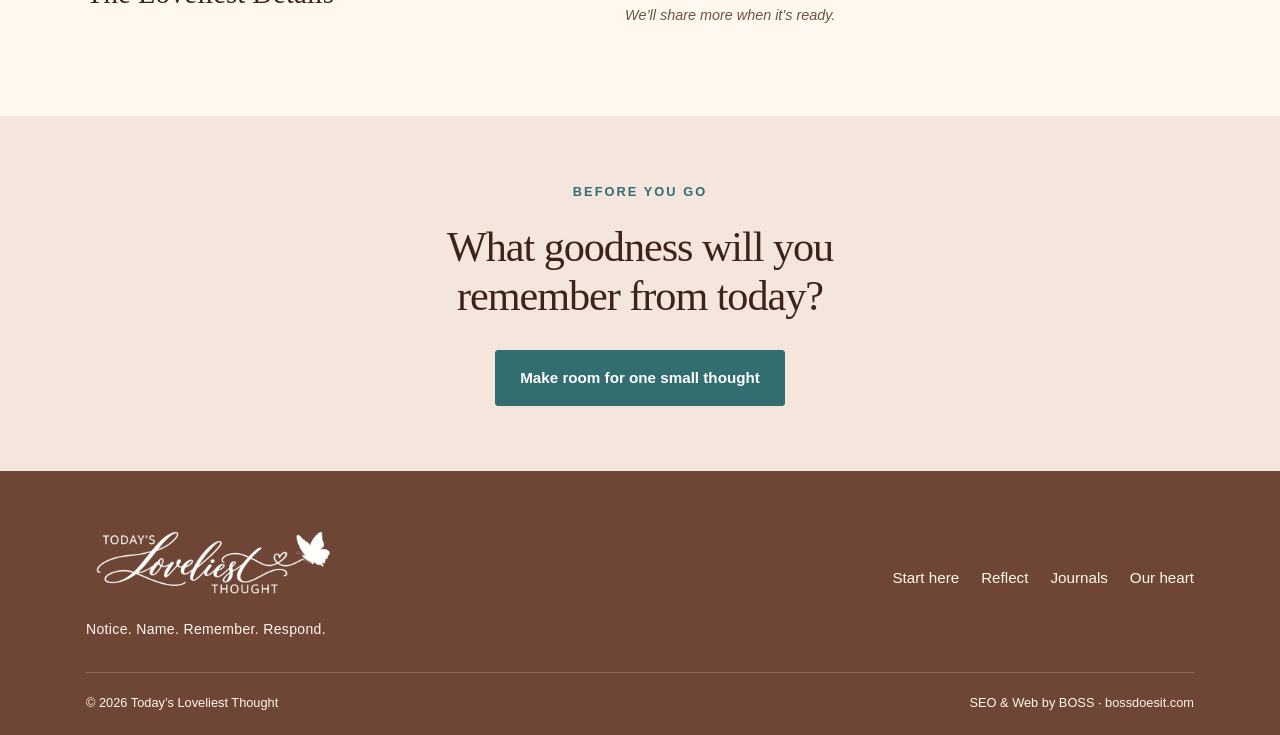
==== commit 52b13d56: "Bring the free journal signup into a branded, spacious page section" ====
--- a/index.html
+++ b/index.html
@@ -18,7 +18,7 @@
 <meta property="og:type" content="website">
 <meta property="og:url" content="https://todaysloveliestthought.com/">
 <meta name="theme-color" content="#FFF8EE">
-<link rel="icon" href="favicon.ico" sizes="any"><link rel="icon" type="image/png" sizes="32x32" href="assets/favicon-32.png"><link rel="icon" type="image/png" sizes="192x192" href="assets/favicon-192.png"><link rel="apple-touch-icon" sizes="180x180" href="assets/apple-touch-icon.png"><link rel="stylesheet" href="styles.css"><script src="script.js" defer></script>
+<link rel="icon" href="favicon.ico" sizes="any"><link rel="icon" type="image/png" sizes="32x32" href="assets/favicon-32.png"><link rel="icon" type="image/png" sizes="192x192" href="assets/favicon-192.png"><link rel="apple-touch-icon" sizes="180x180" href="assets/apple-touch-icon.png"><link rel="stylesheet" href="styles.css?v=20261001-inline-journal"><script src="script.js" defer></script>
 </head>
 <body>
 <a class="skip" href="#main">Skip to content</a>
@@ -34,7 +34,34 @@
 </div><p class="gentle-note">There is room here for grief, questions, and prayers still unanswered. Noticing goodness doesn’t require a cheerful ending.</p></div></section>
 <section class="reflection section wrap" id="reflection"><div class="reflection-copy"><p class="eyebrow">Today’s loveliest thought</p><h2>What is one detail<br>you want to keep?</h2><p>A friend checking in. A meal someone brought. A quiet moment you didn’t expect.</p><p>Sometimes giving a blessing a name helps us remember what it meant.</p><blockquote>Notice the moment.<br>Name the blessing.<br>Keep a little record.</blockquote><p class="local-note">Your words stay in this page while it is open. They are not sent anywhere. Download a copy to keep them.</p></div><div class="journal"><p class="eyebrow">A moment worth keeping</p><form id="reflection-form"><label for="notice">What did you notice?</label><textarea id="notice" name="notice" rows="2" placeholder="A small detail from today…" maxlength="3000"></textarea><label for="name">What would you name the blessing?</label><input id="name" name="name" placeholder="Care, companionship, rest…" maxlength="300"><label for="remember">What do you want to remember?</label><textarea id="remember" name="remember" rows="3" placeholder="Why this moment mattered…" maxlength="3000"></textarea><label for="respond">A prayer, a thank-you, or what feels unresolved</label><textarea id="respond" name="respond" rows="2" placeholder="There is room for the whole day." maxlength="3000"></textarea><div class="journal-actions"><button type="submit" class="button">Keep my reflection</button><button type="button" id="clear" class="quiet-button">Clear</button></div><p class="status" id="status" role="status" aria-live="polite"></p></form></div></section>
 <section class="heart section" id="heart"><div class="wrap heart-grid"><img src="assets/sunflower.webp" width="700" height="700" loading="lazy" alt="A sunflower and yellow butterfly framed by soft brushstrokes"><div><p class="eyebrow">Our heart</p><h2>Beauty is an invitation<br>to pay attention.</h2><p>Today’s Loveliest Thought began with a question: could this small moment be today’s loveliest thought?</p><p>Our hope is to approach life with eyes, mind, and heart open to God’s goodness. To notice the tender mercies we might otherwise hurry past. To name them, remember them, and respond with gratitude.</p><p>Faith is at the center. Journaling, creativity, nature, and everyday beauty give us ways to express it.</p><p class="signature">A blessing doesn’t have to be big to be worth remembering.</p></div></div></section>
-<section class="journals section wrap" id="journals"><div class="section-head"><p class="eyebrow">Thoughtful tools for the practice</p><h2>A place to keep the details.</h2><p>Begin with a free seven-day printable, and continue at your own pace.</p></div><div class="product-grid"><article class="product"><p class="pill">Available now · Free printable</p><h3>Seven Days of Noticing<br>God’s Goodness</h3><p>A gentle introduction to Notice, Name, Remember, and Respond. Space for small blessings, honest prayers, and a look back at the week.</p><p class="product-purpose">A first step into noticing and naming.</p><a class="button" href="https://api.leadconnectorhq.com/widget/form/mIYaYT9u8Yje8MxcDUWg" target="_blank" rel="noopener noreferrer">Get the free seven-day journal<span class="sr-only"> (opens in a new tab)</span></a><p class="signup-note">Opens the signup form in a new tab. Your download is available immediately after signup.</p><p class="signup-privacy">The form collects your name, email, and consent for the messages you request. Your reflections and prayers stay private in this page.</p></article><article class="product"><p class="pill">Planned · 30-day digital journal</p><h3>The Loveliest Details</h3><p>Daily invitations, Scripture reflections, creative exercises, and weekly remembrance pages—designed for ordinary and difficult days.</p><p class="product-purpose">A longer practice of remembering.</p><p class="availability">Details and availability will be shared when the journal is ready.</p></article></div></section>
+<section class="journals section wrap" id="journals" aria-labelledby="journals-heading">
+  <div class="section-head">
+    <p class="eyebrow">Thoughtful tools for the practice</p>
+    <h2 id="journals-heading">A place to keep the details.</h2>
+    <p>Begin with a free seven-day printable, and continue at your own pace.</p>
+  </div>
+  <div class="journal-invitation">
+    <div class="journal-introduction">
+      <p class="eyebrow">A small gift for your everyday</p>
+      <figure class="journal-preview">
+        <img src="assets/seven-day-journal-cover.webp" width="850" height="1100" loading="lazy" alt="Cover of Seven Days of Noticing God’s Goodness, with the Today’s Loveliest Thought wordmark, a sunflower, and a golden butterfly.">
+        <figcaption>Seven days. Small blessings. Room to begin.</figcaption>
+      </figure>
+      <p class="journal-description">A gentle introduction to Notice, Name, Remember, and Respond—with space for honest prayers and a look back at the week.</p>
+      <p class="journal-format">Free printable PDF · Yours to keep</p>
+    </div>
+    <div class="journal-signup" aria-labelledby="signup-heading">
+      <p class="eyebrow">The free seven-day journal</p>
+      <h3 id="signup-heading">Make a little room<br>for wonder.</h3>
+      <p class="signup-intro">Sign up below. Your journal will be ready to download right here.</p>
+      <iframe class="journal-signup-frame" src="https://api.leadconnectorhq.com/widget/form/mIYaYT9u8Yje8MxcDUWg" title="Free seven-day journal signup" loading="lazy" referrerpolicy="strict-origin-when-cross-origin" width="500" height="540"></iframe>
+    </div>
+  </div>
+  <article class="journal-coming" aria-labelledby="coming-heading">
+    <div><p class="eyebrow">In the making · 30-day digital journal</p><h3 id="coming-heading">The Loveliest Details</h3></div>
+    <div><p>Daily invitations, Scripture reflections, creative exercises, and weekly remembrance pages—designed for ordinary and difficult days.</p><p class="availability">We’ll share more when it’s ready.</p></div>
+  </article>
+</section>
 <section class="closing"><div class="wrap"><p class="eyebrow">Before you go</p><h2>What goodness will you<br>remember from today?</h2><a class="button" href="#reflection">Make room for one small thought</a></div></section>
 </main>
 <footer class="site-footer"><div class="wrap"><div class="footer-main"><div class="footer-identity"><a href="#" class="footer-logo" aria-label="Today’s Loveliest Thought home"><img src="assets/wordmark.webp" width="280" height="104" alt="Today’s Loveliest Thought" loading="lazy"></a><p>Notice. Name. Remember. Respond.</p></div><nav class="footer-navigation" aria-label="Footer navigation"><a href="#practice">Start here</a><a href="#reflection">Reflect</a><a href="#journals">Journals</a><a href="#heart">Our heart</a></nav></div><div class="footer-bottom"><p>© 2026 Today’s Loveliest Thought</p><a class="boss-credit" href="https://bossdoesit.com">SEO &amp; Web by BOSS · bossdoesit.com</a></div></div></footer>
--- a/styles.css
+++ b/styles.css
@@ -6,5 +6,26 @@
 
 .site-footer{padding:42px 0 22px}.footer-main{display:flex;justify-content:space-between;align-items:center;gap:40px;padding-bottom:30px}.footer-identity{max-width:360px}.footer-logo{display:block;width:250px;max-width:100%;margin-bottom:12px}.footer-logo img{display:block;width:100%;height:auto;filter:brightness(0) invert(1)}.footer-identity p{font-size:.875rem;letter-spacing:.025em}.site-footer .footer-navigation{display:flex;flex-wrap:wrap;gap:22px;margin:0}.footer-navigation a{text-decoration:none;padding:8px 0}.footer-navigation a:hover{text-decoration:underline}.footer-bottom{border-top:1px solid #ffffff35;padding-top:20px;display:flex;justify-content:space-between;align-items:center;gap:20px}.footer-bottom p,.footer-bottom a{font-size:.8rem;line-height:1.6}.boss-credit{text-decoration:none;text-align:right}.boss-credit:hover{text-decoration:underline}@media(max-width:760px){.footer-main{flex-direction:column;text-align:center;gap:24px;padding-bottom:25px}.footer-logo{margin:0 auto 14px;width:230px}.site-footer .footer-navigation{justify-content:center;gap:12px 22px}.footer-bottom{flex-direction:column;gap:12px;text-align:center}.boss-credit{text-align:center}}
 
-/* Journal signup opens separately to preserve in-progress private reflections. */
-.signup-note,.signup-privacy{font-size:.875rem;line-height:1.6;color:#6d5345}.signup-note{margin:18px 0 12px}.signup-privacy{margin:0}.product .button{max-width:100%;text-align:center}.sr-only{position:absolute;width:1px;height:1px;padding:0;margin:-1px;overflow:hidden;clip-path:inset(50%);white-space:nowrap;border:0}
+/* The cross-origin signup stays on the page, separate from private reflections. */
+.journal-invitation{display:grid;grid-template-columns:minmax(0,1fr) minmax(0,1fr);gap:68px;align-items:center;margin-top:54px}
+.journal-introduction{text-align:center;padding:12px 0}
+.journal-introduction>.eyebrow{margin-bottom:28px;font-size:.75rem}
+.journal-preview{margin:0;position:relative;padding:8px 24px 0;background:radial-gradient(ellipse at 50% 42%,#f0e2d3 0, #f5e9dc 43%,transparent 68%)}
+.journal-preview img{display:block;width:min(100%,296px);height:auto;margin:0 auto;transform:rotate(-2deg);box-shadow:10px 16px 30px #6f463522,0 2px 5px #6f46351a}
+.journal-preview figcaption{font:italic 1.12rem/1.6 Georgia,serif;color:var(--copper);margin-top:29px}
+.journal-description{max-width:390px;margin:21px auto 14px;font-size:.95rem}
+.journal-format{margin:0;font-size:.8rem;letter-spacing:.04em;color:var(--turquoise)}
+.journal-signup{min-width:0;background:var(--paper);border:1px solid var(--line);border-radius:4px;padding:32px 30px 12px;box-shadow:0 18px 48px #6f463507}
+.journal-signup>.eyebrow{font-size:.72rem;letter-spacing:.13em;margin-bottom:17px}
+.journal-signup h3{font-size:clamp(2rem,3vw,2.65rem);letter-spacing:-.025em;margin-bottom:18px}
+.signup-intro{font-size:.95rem;max-width:350px;margin-bottom:21px;color:#6d5345}
+.journal-signup-frame{display:block;width:100%;height:540px;border:0;background:var(--paper)}
+.journal-coming{display:grid;grid-template-columns:1fr 1.2fr;gap:65px;margin-top:60px;padding-top:32px;border-top:1px solid var(--line);align-items:start}
+.journal-coming .eyebrow{font-size:.7rem;letter-spacing:.11em;margin-bottom:13px}
+.journal-coming h3{font-size:1.8rem;margin-bottom:0}
+.journal-coming p:not(.eyebrow){font-size:.9rem;line-height:1.7;margin-bottom:9px;color:#6d5345}
+.journal-coming .availability{font-style:italic}
+@media(max-width:960px){.journal-invitation{gap:32px}.journal-signup{padding-left:22px;padding-right:22px}}
+@media(max-width:760px){.journal-invitation{grid-template-columns:1fr;gap:36px;margin-top:34px}.journal-introduction{padding-top:0}.journal-preview img{width:min(100%,258px)}.journal-description{max-width:420px}.journal-signup{width:100%;max-width:540px;margin:auto;padding:30px 24px 10px}.journal-signup-frame{height:540px}.journal-coming{grid-template-columns:1fr;gap:19px;margin-top:38px;padding-top:28px}.journal-coming h3{font-size:1.7rem}}
+@media(max-width:480px){.journal-signup{padding:27px 18px 8px}.journal-signup-frame{height:600px}.journal-preview{padding-left:12px;padding-right:12px}}
+@media(max-width:360px){.journal-signup{padding-left:12px;padding-right:12px}.journal-signup-frame{height:660px}}
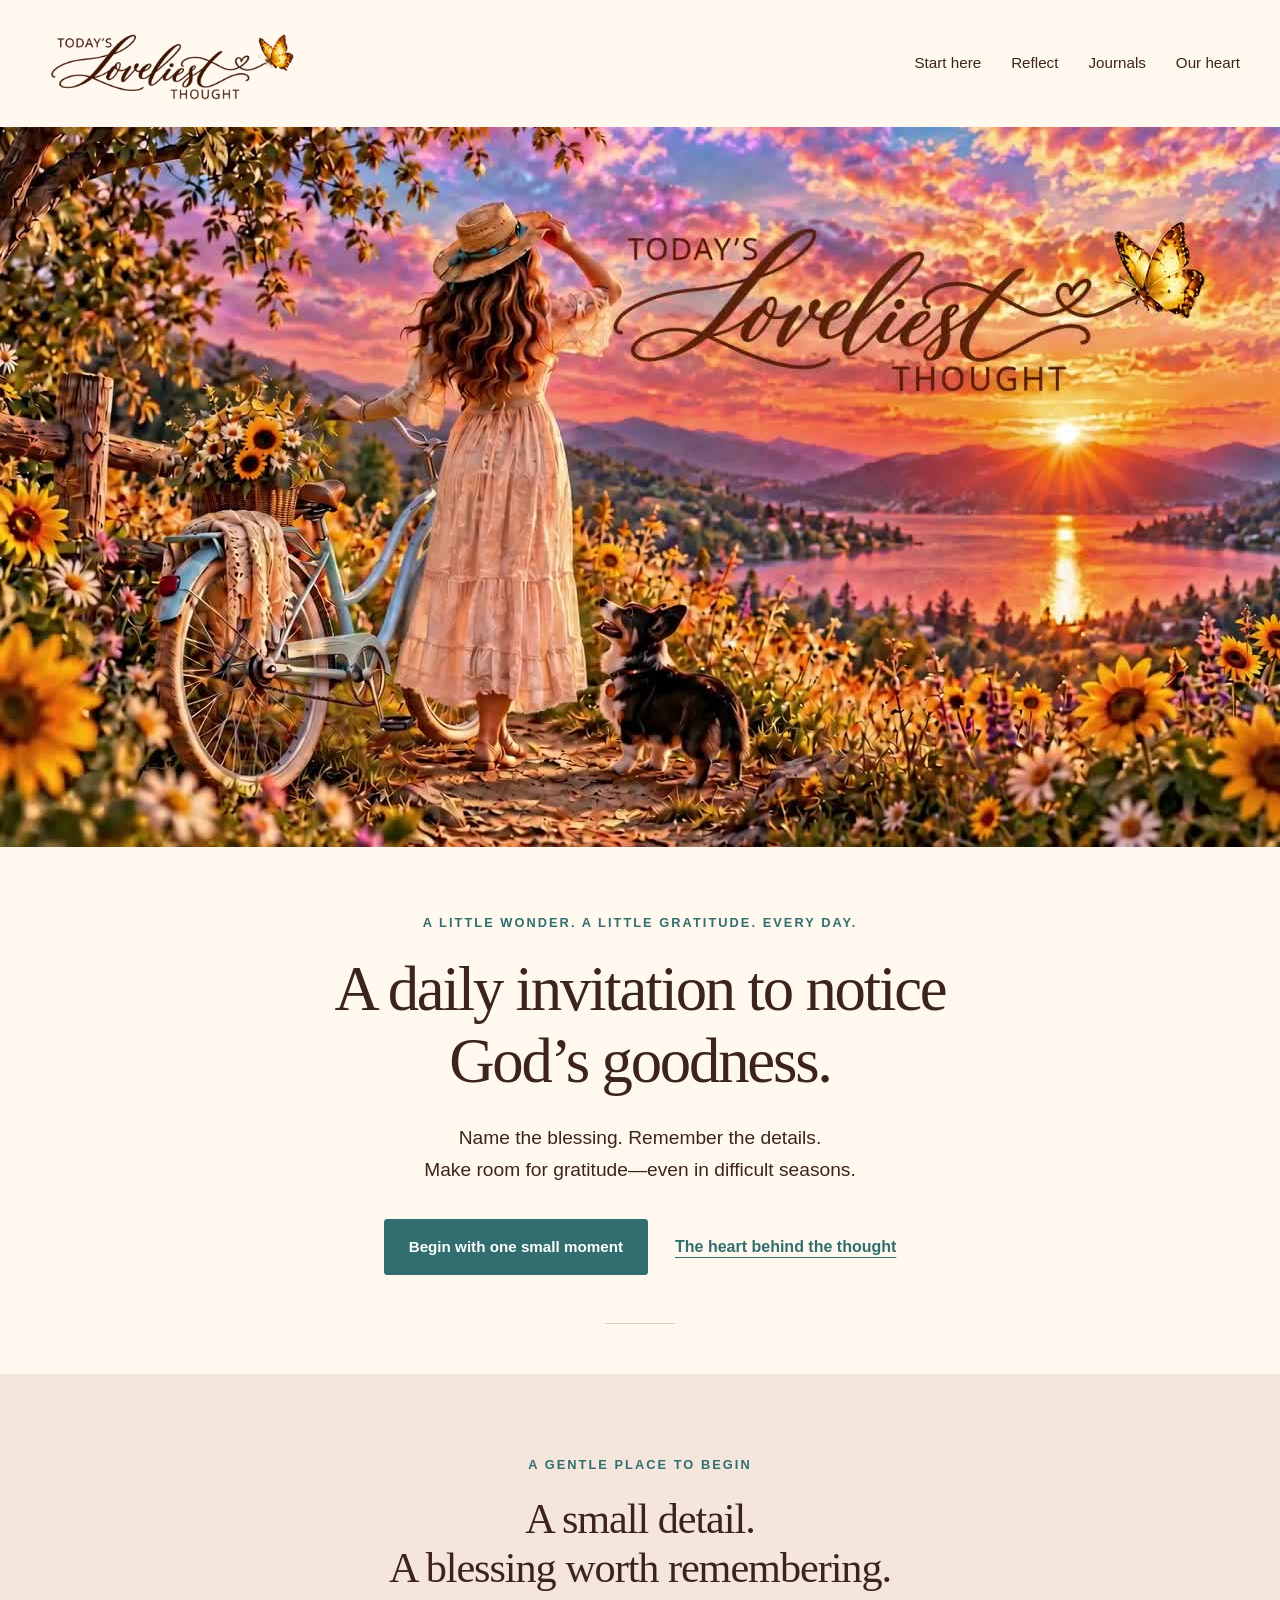
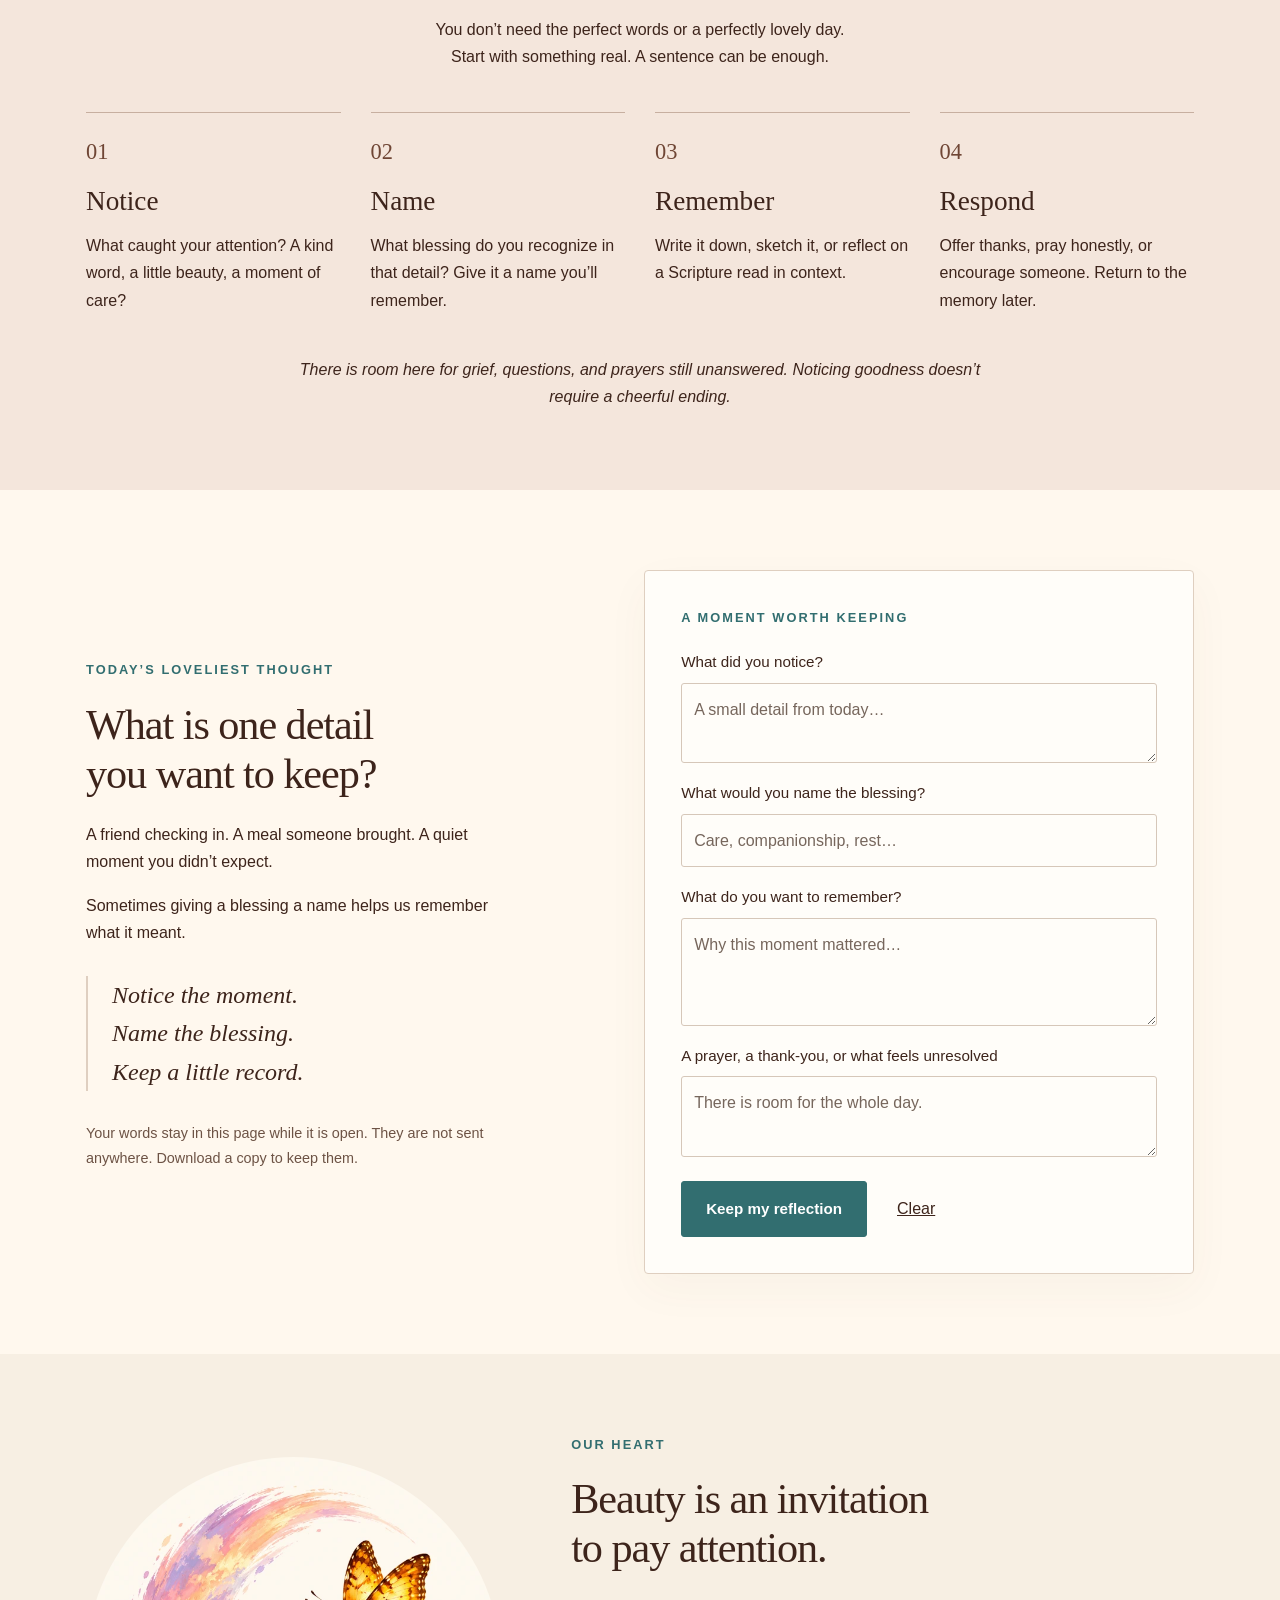
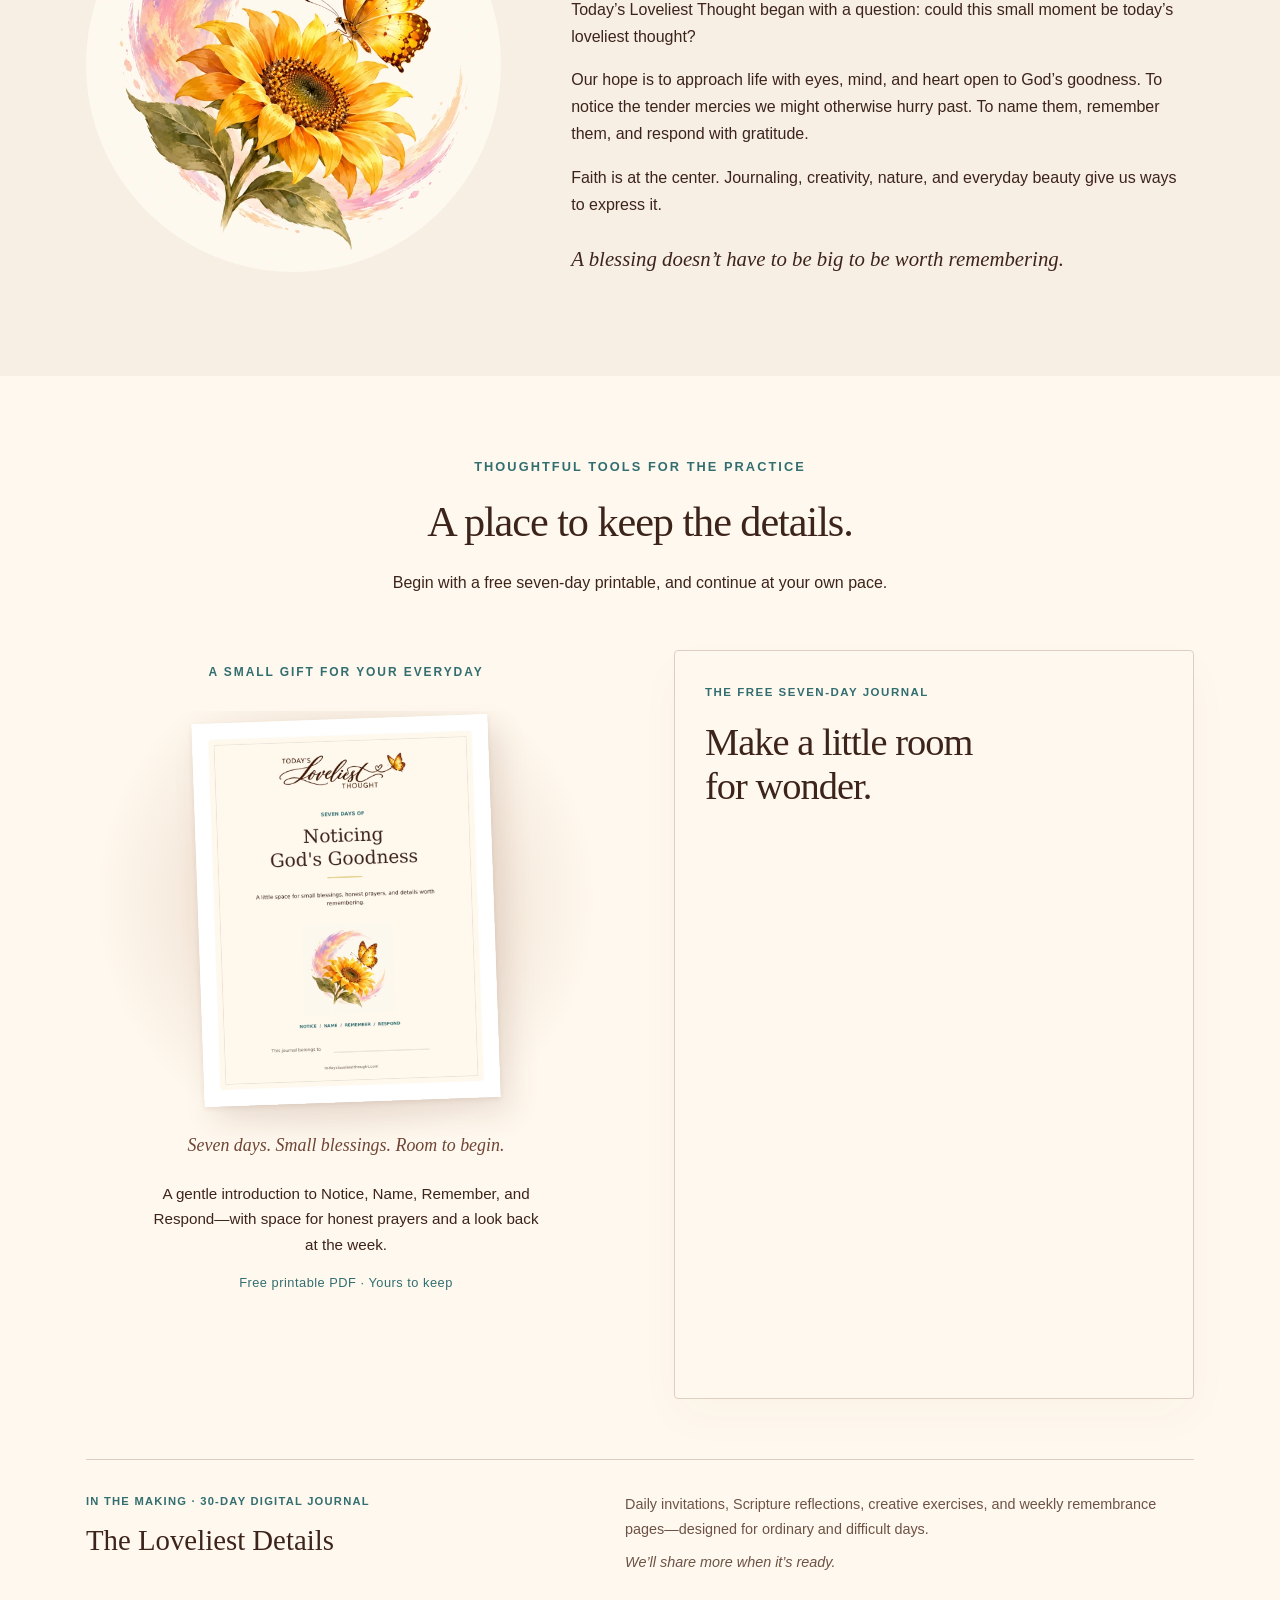
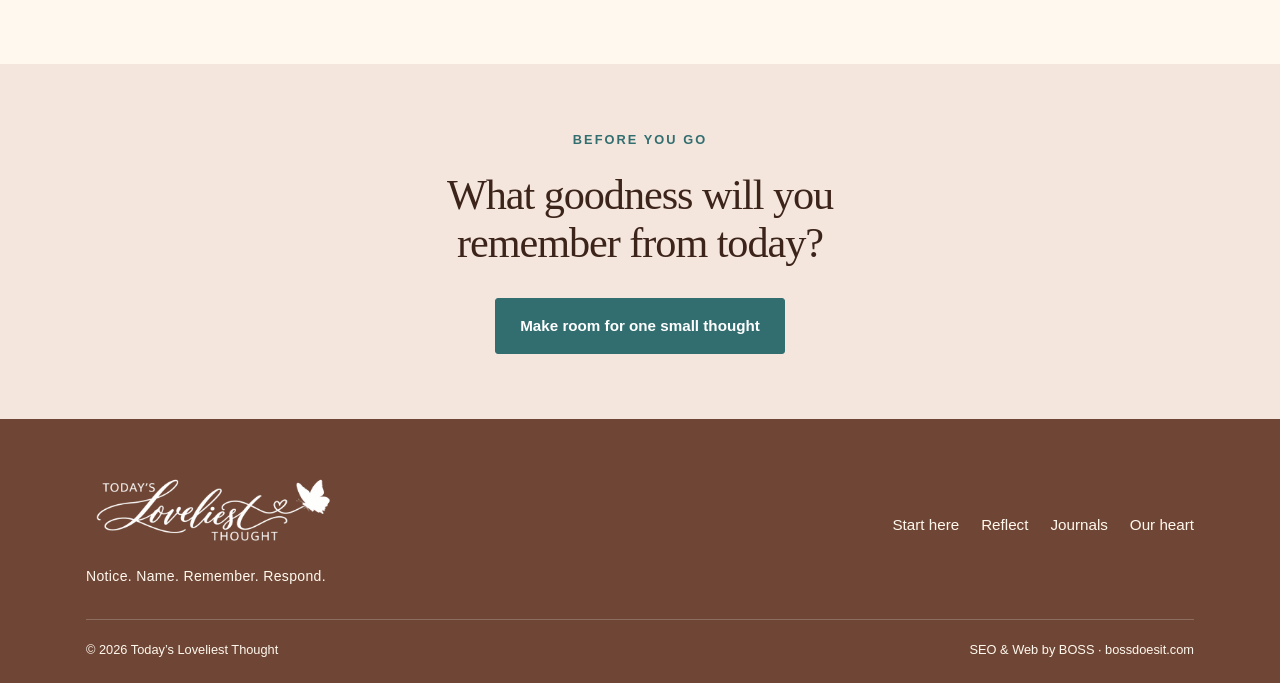
==== commit 711e7608: "Match the journal panel and resize it to its content" ====
--- a/index.html
+++ b/index.html
@@ -18,7 +18,7 @@
 <meta property="og:type" content="website">
 <meta property="og:url" content="https://todaysloveliestthought.com/">
 <meta name="theme-color" content="#FFF8EE">
-<link rel="icon" href="favicon.ico" sizes="any"><link rel="icon" type="image/png" sizes="32x32" href="assets/favicon-32.png"><link rel="icon" type="image/png" sizes="192x192" href="assets/favicon-192.png"><link rel="apple-touch-icon" sizes="180x180" href="assets/apple-touch-icon.png"><link rel="stylesheet" href="styles.css?v=20261001-inline-journal"><script src="script.js" defer></script>
+<link rel="icon" href="favicon.ico" sizes="any"><link rel="icon" type="image/png" sizes="32x32" href="assets/favicon-32.png"><link rel="icon" type="image/png" sizes="192x192" href="assets/favicon-192.png"><link rel="apple-touch-icon" sizes="180x180" href="assets/apple-touch-icon.png"><link rel="stylesheet" href="styles.css?v=20261001-journal-height"><script src="script.js?v=20261001-journal-height" defer></script>
 </head>
 <body>
 <a class="skip" href="#main">Skip to content</a>
@@ -53,8 +53,7 @@
     <div class="journal-signup" aria-labelledby="signup-heading">
       <p class="eyebrow">The free seven-day journal</p>
       <h3 id="signup-heading">Make a little room<br>for wonder.</h3>
-      <p class="signup-intro">Sign up below. Your journal will be ready to download right here.</p>
-      <iframe class="journal-signup-frame" src="https://api.leadconnectorhq.com/widget/form/mIYaYT9u8Yje8MxcDUWg" title="Free seven-day journal signup" loading="lazy" referrerpolicy="strict-origin-when-cross-origin" width="500" height="540"></iframe>
+      <iframe id="inline-mIYaYT9u8Yje8MxcDUWg" class="journal-signup-frame" src="https://api.leadconnectorhq.com/widget/form/mIYaYT9u8Yje8MxcDUWg" title="Free seven-day journal signup" loading="lazy" referrerpolicy="strict-origin-when-cross-origin" width="500" height="540"></iframe>
     </div>
   </div>
   <article class="journal-coming" aria-labelledby="coming-heading">
--- a/styles.css
+++ b/styles.css
@@ -7,7 +7,7 @@
 .site-footer{padding:42px 0 22px}.footer-main{display:flex;justify-content:space-between;align-items:center;gap:40px;padding-bottom:30px}.footer-identity{max-width:360px}.footer-logo{display:block;width:250px;max-width:100%;margin-bottom:12px}.footer-logo img{display:block;width:100%;height:auto;filter:brightness(0) invert(1)}.footer-identity p{font-size:.875rem;letter-spacing:.025em}.site-footer .footer-navigation{display:flex;flex-wrap:wrap;gap:22px;margin:0}.footer-navigation a{text-decoration:none;padding:8px 0}.footer-navigation a:hover{text-decoration:underline}.footer-bottom{border-top:1px solid #ffffff35;padding-top:20px;display:flex;justify-content:space-between;align-items:center;gap:20px}.footer-bottom p,.footer-bottom a{font-size:.8rem;line-height:1.6}.boss-credit{text-decoration:none;text-align:right}.boss-credit:hover{text-decoration:underline}@media(max-width:760px){.footer-main{flex-direction:column;text-align:center;gap:24px;padding-bottom:25px}.footer-logo{margin:0 auto 14px;width:230px}.site-footer .footer-navigation{justify-content:center;gap:12px 22px}.footer-bottom{flex-direction:column;gap:12px;text-align:center}.boss-credit{text-align:center}}
 
 /* The cross-origin signup stays on the page, separate from private reflections. */
-.journal-invitation{display:grid;grid-template-columns:minmax(0,1fr) minmax(0,1fr);gap:68px;align-items:center;margin-top:54px}
+.journal-invitation{display:grid;grid-template-columns:minmax(0,1fr) minmax(0,1fr);gap:68px;align-items:start;margin-top:54px}
 .journal-introduction{text-align:center;padding:12px 0}
 .journal-introduction>.eyebrow{margin-bottom:28px;font-size:.75rem}
 .journal-preview{margin:0;position:relative;padding:8px 24px 0;background:radial-gradient(ellipse at 50% 42%,#f0e2d3 0, #f5e9dc 43%,transparent 68%)}
@@ -15,17 +15,18 @@
 .journal-preview figcaption{font:italic 1.12rem/1.6 Georgia,serif;color:var(--copper);margin-top:29px}
 .journal-description{max-width:390px;margin:21px auto 14px;font-size:.95rem}
 .journal-format{margin:0;font-size:.8rem;letter-spacing:.04em;color:var(--turquoise)}
-.journal-signup{min-width:0;background:var(--paper);border:1px solid var(--line);border-radius:4px;padding:32px 30px 12px;box-shadow:0 18px 48px #6f463507}
+.journal-signup{min-width:0;background:var(--ivory);border:1px solid var(--line);border-radius:4px;padding:32px 30px;box-shadow:0 18px 48px #6f463507}
 .journal-signup>.eyebrow{font-size:.72rem;letter-spacing:.13em;margin-bottom:17px}
 .journal-signup h3{font-size:clamp(2rem,3vw,2.65rem);letter-spacing:-.025em;margin-bottom:18px}
-.signup-intro{font-size:.95rem;max-width:350px;margin-bottom:21px;color:#6d5345}
-.journal-signup-frame{display:block;width:100%;height:540px;border:0;background:var(--paper)}
+.journal-signup-frame{display:block;width:100%;height:540px;border:0;background:var(--ivory)}
 .journal-coming{display:grid;grid-template-columns:1fr 1.2fr;gap:65px;margin-top:60px;padding-top:32px;border-top:1px solid var(--line);align-items:start}
 .journal-coming .eyebrow{font-size:.7rem;letter-spacing:.11em;margin-bottom:13px}
 .journal-coming h3{font-size:1.8rem;margin-bottom:0}
 .journal-coming p:not(.eyebrow){font-size:.9rem;line-height:1.7;margin-bottom:9px;color:#6d5345}
 .journal-coming .availability{font-style:italic}
-@media(max-width:960px){.journal-invitation{gap:32px}.journal-signup{padding-left:22px;padding-right:22px}}
-@media(max-width:760px){.journal-invitation{grid-template-columns:1fr;gap:36px;margin-top:34px}.journal-introduction{padding-top:0}.journal-preview img{width:min(100%,258px)}.journal-description{max-width:420px}.journal-signup{width:100%;max-width:540px;margin:auto;padding:30px 24px 10px}.journal-signup-frame{height:540px}.journal-coming{grid-template-columns:1fr;gap:19px;margin-top:38px;padding-top:28px}.journal-coming h3{font-size:1.7rem}}
-@media(max-width:480px){.journal-signup{padding:27px 18px 8px}.journal-signup-frame{height:600px}.journal-preview{padding-left:12px;padding-right:12px}}
-@media(max-width:360px){.journal-signup{padding-left:12px;padding-right:12px}.journal-signup-frame{height:660px}}
+@media(max-width:1100px){.journal-signup-frame{height:600px}}
+@media(max-width:960px){.journal-invitation{gap:32px}.journal-signup{padding-left:22px;padding-right:22px}.journal-signup-frame{height:640px}}
+@media(max-width:760px){.journal-invitation{grid-template-columns:1fr;gap:36px;margin-top:34px}.journal-introduction{padding-top:0}.journal-preview img{width:min(100%,258px)}.journal-description{max-width:420px}.journal-signup{width:100%;max-width:540px;margin:auto;padding:30px 24px}.journal-signup-frame{height:560px}.journal-coming{grid-template-columns:1fr;gap:19px;margin-top:38px;padding-top:28px}.journal-coming h3{font-size:1.7rem}}
+@media(max-width:580px){.journal-signup-frame{height:620px}}
+@media(max-width:480px){.journal-signup{padding:27px 18px}.journal-signup-frame{height:660px}.journal-preview{padding-left:12px;padding-right:12px}}
+@media(max-width:360px){.journal-signup{padding-left:12px;padding-right:12px}.journal-signup-frame{height:740px}}
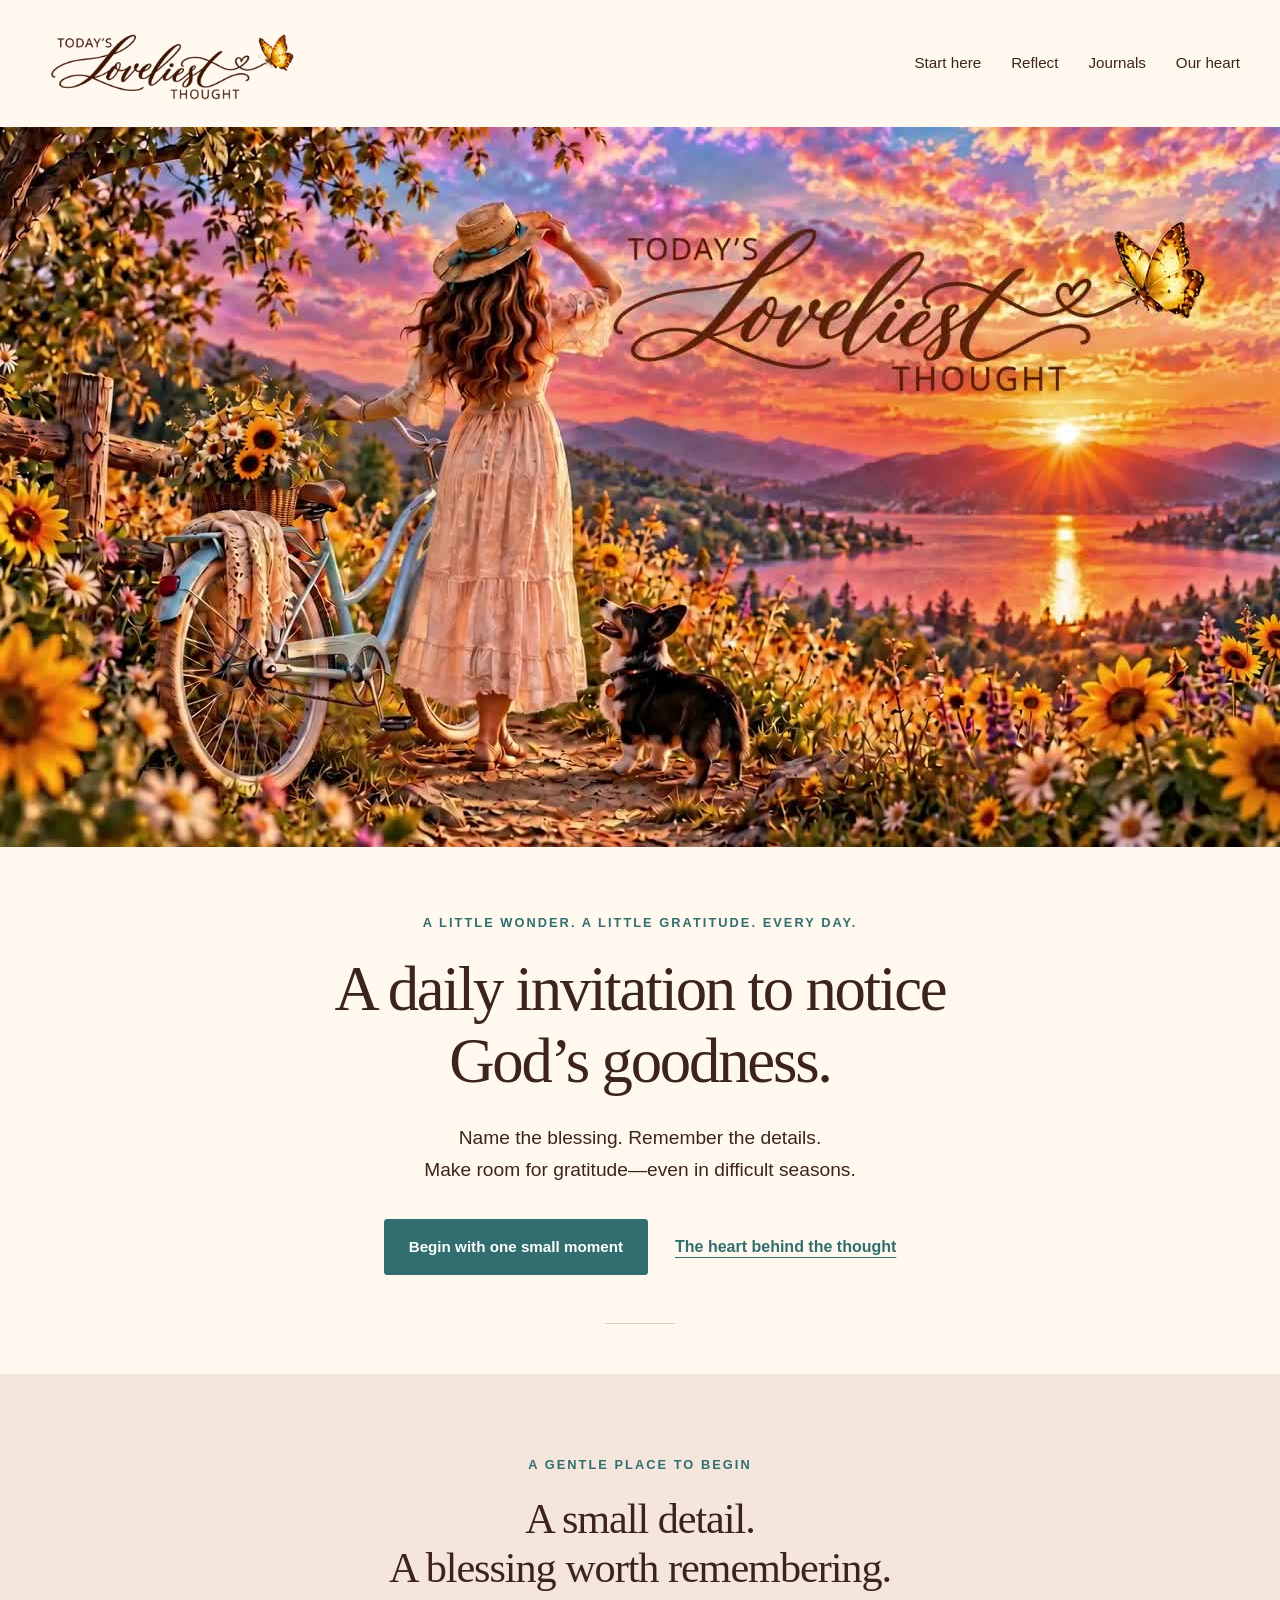
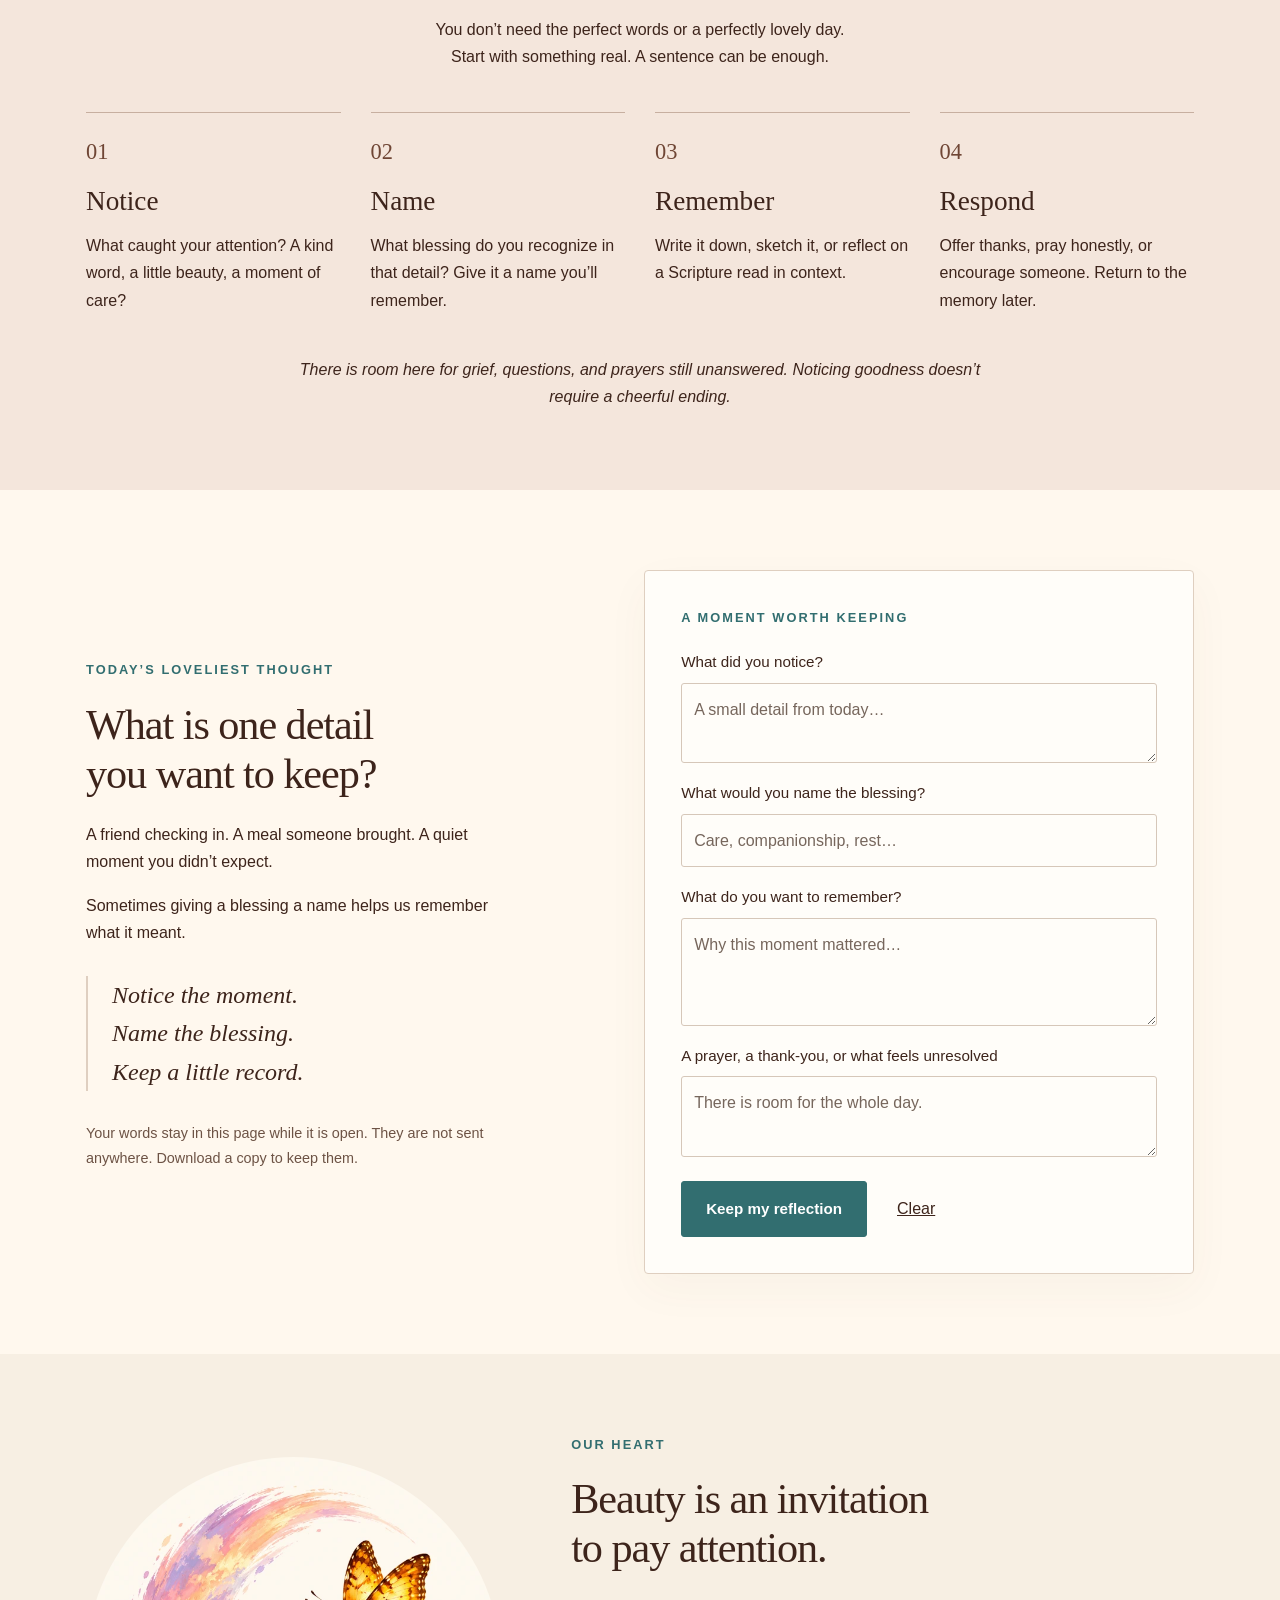
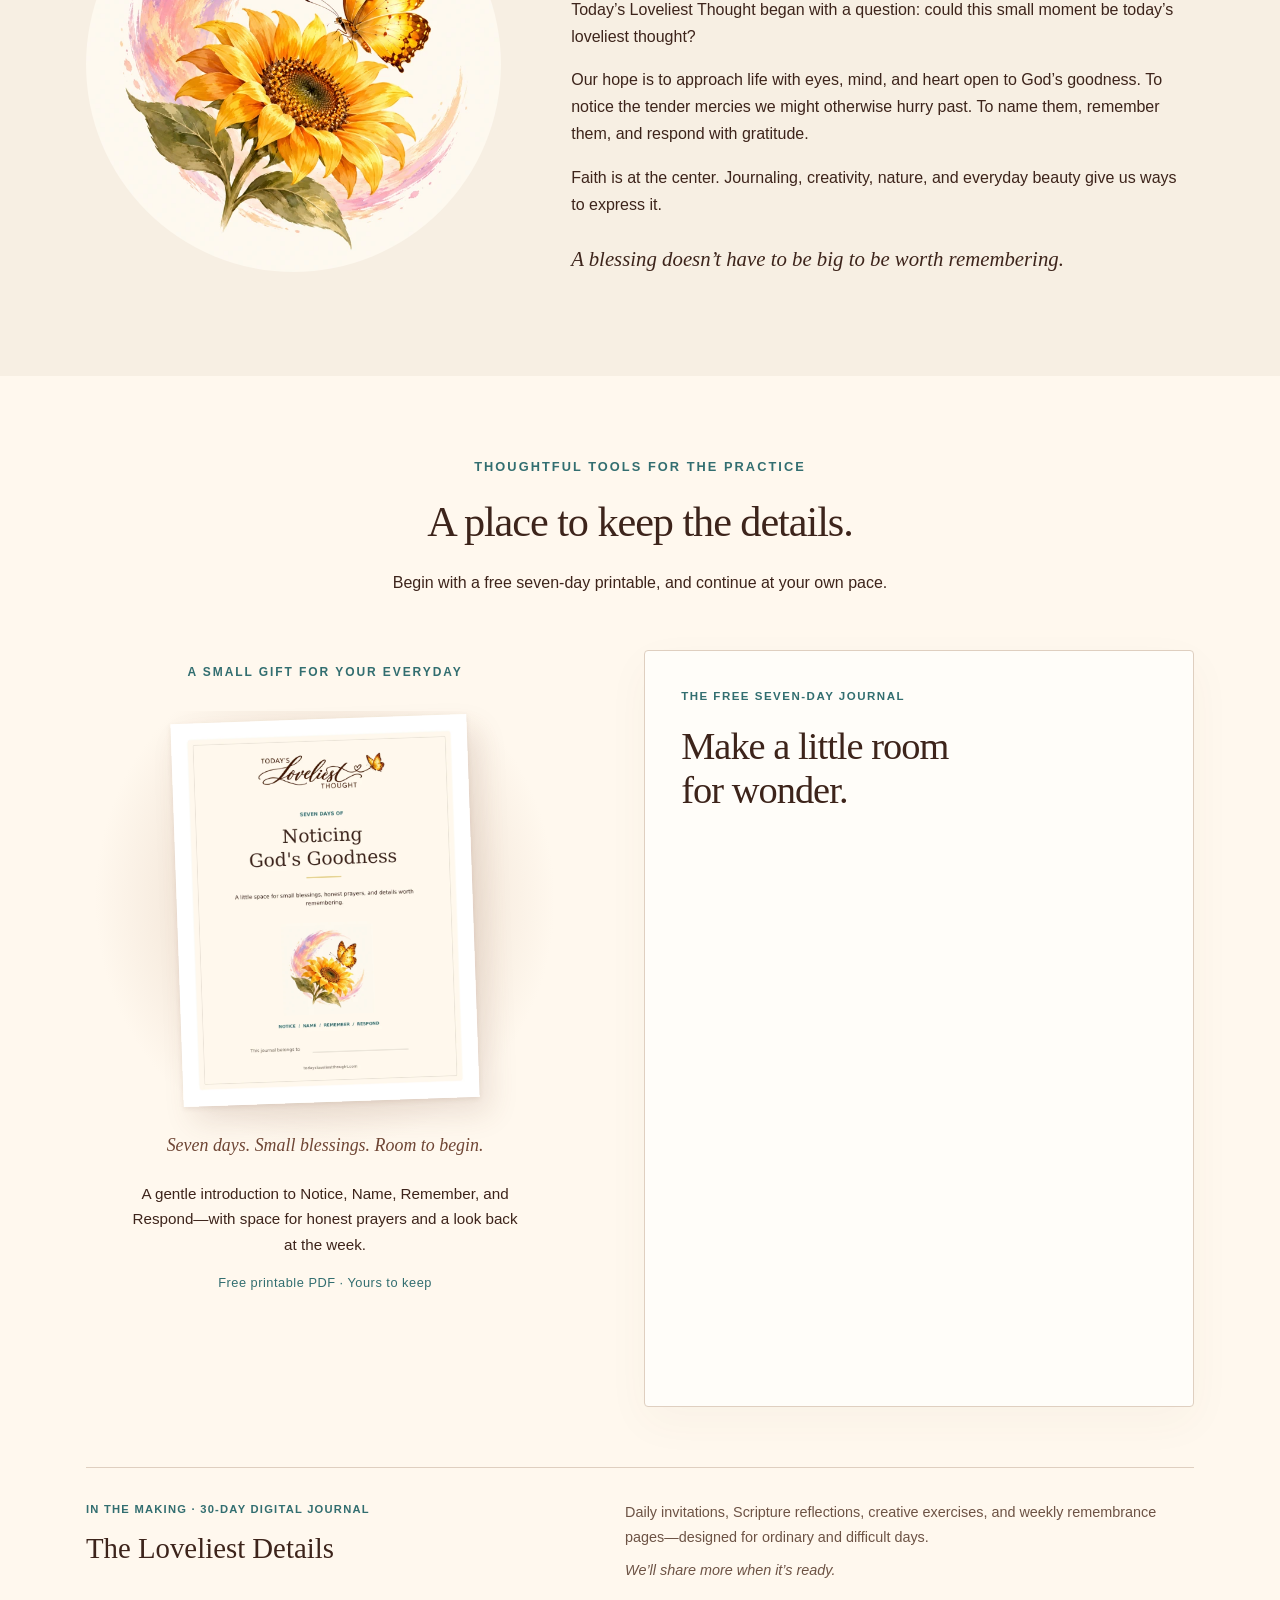
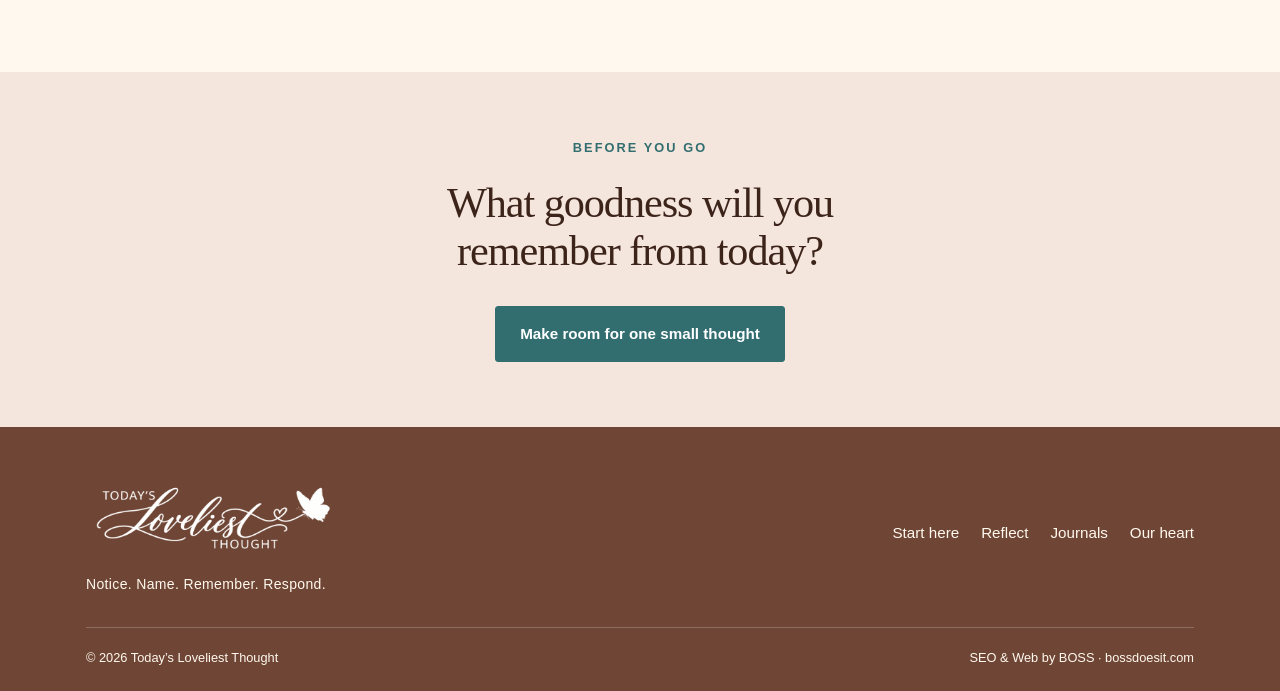
==== commit 4ed22d77: "Match journal signup panel to the original reflection panel" ====
--- a/index.html
+++ b/index.html
@@ -18,7 +18,7 @@
 <meta property="og:type" content="website">
 <meta property="og:url" content="https://todaysloveliestthought.com/">
 <meta name="theme-color" content="#FFF8EE">
-<link rel="icon" href="favicon.ico" sizes="any"><link rel="icon" type="image/png" sizes="32x32" href="assets/favicon-32.png"><link rel="icon" type="image/png" sizes="192x192" href="assets/favicon-192.png"><link rel="apple-touch-icon" sizes="180x180" href="assets/apple-touch-icon.png"><link rel="stylesheet" href="styles.css?v=20261001-journal-height"><script src="script.js?v=20261001-journal-height" defer></script>
+<link rel="icon" href="favicon.ico" sizes="any"><link rel="icon" type="image/png" sizes="32x32" href="assets/favicon-32.png"><link rel="icon" type="image/png" sizes="192x192" href="assets/favicon-192.png"><link rel="apple-touch-icon" sizes="180x180" href="assets/apple-touch-icon.png"><link rel="stylesheet" href="styles.css?v=20261001-matched-panels"><script src="script.js?v=20261001-journal-height" defer></script>
 </head>
 <body>
 <a class="skip" href="#main">Skip to content</a>
--- a/styles.css
+++ b/styles.css
@@ -1,4 +1,4 @@
-:root{--ivory:#fff8ee;--paper:#fffdf9;--cocoa:#3d241b;--copper:#6f4635;--turquoise:#326e70;--blush:#f4e6dc;--line:#dfcfc0}*{box-sizing:border-box}html{scroll-behavior:smooth;scroll-padding-top:24px}body{margin:0;background:var(--ivory);color:var(--cocoa);font:1rem/1.7 Arial,sans-serif}h1,h2,h3,p{margin-top:0}h1,h2,h3{font-family:Georgia,serif;font-weight:400;line-height:1.15}h1{font-size:clamp(2.4rem,4.9vw,4.7rem);letter-spacing:-.035em;margin-bottom:24px}h2{font-size:clamp(2rem,3.3vw,3.3rem);letter-spacing:-.025em;margin-bottom:23px}h3{font-size:1.7rem;margin-bottom:15px}a{color:var(--turquoise);text-underline-offset:5px}button,input,textarea{font:inherit}button,a,input,textarea{touch-action:manipulation}:focus-visible{outline:3px solid var(--turquoise);outline-offset:5px}.wrap{max-width:1180px;margin:auto;padding-left:36px;padding-right:36px}.header{max-width:1400px;margin:auto;min-height:108px;padding:15px 40px;display:flex;align-items:center;justify-content:space-between;gap:24px}.brand{display:block;width:260px}.brand img{display:block;width:100%;height:auto}.header nav{display:flex;gap:30px}.header nav a{text-decoration:none;color:var(--cocoa);font-size:.95rem;padding:10px 0}.header nav a:hover{text-decoration:underline}.banner{max-width:1600px;margin:auto}.banner img{display:block;width:100%;height:auto}.intro{text-align:center;padding-top:65px;padding-bottom:50px}.eyebrow{text-transform:uppercase;letter-spacing:.16em;font-size:.8rem;font-weight:600;color:var(--turquoise);margin-bottom:20px}.lead{font-size:1.2rem;line-height:1.7}.actions{display:flex;justify-content:center;align-items:center;gap:27px;flex-wrap:wrap;margin-top:32px}.button{display:inline-flex;justify-content:center;align-items:center;background:var(--turquoise);color:white;border:1px solid var(--turquoise);border-radius:3px;padding:14px 24px;text-decoration:none;cursor:pointer;min-height:50px;font-weight:600;font-size:.95rem}.button:hover{background:#275b5d}.text-link{font-weight:600}.tiny-rule{display:block;width:70px;height:1px;background:var(--line);margin:48px auto 0}.section{padding-top:80px;padding-bottom:80px}.section-head{text-align:center;max-width:780px;margin:0 auto 42px}.practice{background:var(--blush)}.steps{display:grid;grid-template-columns:repeat(4,1fr);gap:30px}.step{font-family:Georgia,serif;font-size:1.4rem;color:var(--copper);display:block;margin-bottom:15px}.steps article{border-top:1px solid #c7afa0;padding-top:20px}.steps p{margin-bottom:0}.gentle-note{max-width:710px;margin:42px auto 0;text-align:center;font-style:italic}.reflection{display:grid;grid-template-columns:1fr 1.15fr;gap:80px;align-items:center}.reflection-copy p{max-width:440px}blockquote{border-left:2px solid var(--line);margin:30px 0;padding-left:24px;font:italic 1.5rem/1.6 Georgia,serif}.local-note{font-size:.9rem;color:#6d5345}.journal{background:var(--paper);border:1px solid var(--line);padding:36px;box-shadow:0 15px 45px #6f46350a;border-radius:4px}.journal label{display:block;font-size:.95rem;margin:17px 0 8px}.journal textarea,.journal input{display:block;width:100%;border:1px solid #d6c7b9;background:var(--paper);border-radius:3px;padding:12px;color:var(--cocoa);font-size:1rem;resize:vertical}.journal textarea::placeholder,.journal input::placeholder{color:#76665c;opacity:1}.journal-actions{display:flex;gap:18px;align-items:center;margin-top:24px}.quiet-button{border:0;background:transparent;padding:12px;color:var(--cocoa);text-decoration:underline;cursor:pointer}.status{font-size:.9rem;margin:14px 0 0}.status:empty{display:none}.heart{background:#f7efe3}.heart-grid{display:grid;grid-template-columns:.8fr 1.2fr;gap:70px;align-items:center}.heart img{width:100%;height:auto;border-radius:50%}.signature{font:italic 1.3rem/1.6 Georgia,serif;margin-top:24px}.product-grid{display:grid;grid-template-columns:1fr 1fr;gap:26px}.product{padding:36px;background:var(--paper);border:1px solid var(--line)}.product h3{font-size:2rem}.pill{text-transform:uppercase;font-size:.8rem;letter-spacing:.09em;color:var(--turquoise);margin-bottom:24px}.product-purpose{font-style:italic;border-top:1px solid var(--line);padding-top:19px}.availability{font-size:.95rem;margin-bottom:0}.closing{text-align:center;background:var(--blush);padding:65px 0}.closing h2{margin-bottom:30px}footer{background:var(--copper);color:var(--ivory);padding:48px 0}.footer-inner{display:flex;justify-content:space-between;align-items:center;gap:30px}.footer-brand{font:1.7rem Georgia,serif;margin-bottom:12px}footer p{font-size:.9rem;margin-bottom:0}footer nav{display:flex;gap:25px}footer a{color:var(--ivory);font-size:.95rem}.skip{position:absolute;left:16px;top:-100px;background:var(--paper);padding:10px;z-index:10}.skip:focus{top:12px}@media(max-width:760px){.header{padding:15px 22px;display:block}.brand{width:230px;margin:auto}.header nav{justify-content:center;gap:22px;flex-wrap:wrap;margin-top:12px}.header nav a{font-size:.9rem}.wrap{padding-left:24px;padding-right:24px}.intro{padding-top:42px;padding-bottom:36px}.desktop{display:none}.lead{font-size:1.06rem}.section{padding-top:55px;padding-bottom:55px}.steps{grid-template-columns:1fr 1fr;gap:24px}.reflection{grid-template-columns:1fr;gap:32px}.journal{padding:24px}.heart-grid{grid-template-columns:1fr;gap:30px}.heart img{max-width:260px;margin:auto}.product-grid{grid-template-columns:1fr}.product{padding:28px}.footer-inner{display:block;text-align:center}footer nav{justify-content:center;flex-wrap:wrap;margin-top:26px}.actions{gap:22px}.eyebrow{font-size:.8rem}.banner img{min-height:170px;object-fit:cover;object-position:center}}@media(max-width:380px){.steps{grid-template-columns:1fr}.header nav{gap:16px}.journal-actions{flex-wrap:wrap}.button{padding:13px 17px}}@media(prefers-reduced-motion:reduce){html{scroll-behavior:auto}}
+:root{--ivory:#fff8ee;--paper:#fffdf9;--cocoa:#3d241b;--copper:#6f4635;--turquoise:#326e70;--blush:#f4e6dc;--line:#dfcfc0}*{box-sizing:border-box}html{scroll-behavior:smooth;scroll-padding-top:24px}body{margin:0;background:var(--ivory);color:var(--cocoa);font:1rem/1.7 Arial,sans-serif}h1,h2,h3,p{margin-top:0}h1,h2,h3{font-family:Georgia,serif;font-weight:400;line-height:1.15}h1{font-size:clamp(2.4rem,4.9vw,4.7rem);letter-spacing:-.035em;margin-bottom:24px}h2{font-size:clamp(2rem,3.3vw,3.3rem);letter-spacing:-.025em;margin-bottom:23px}h3{font-size:1.7rem;margin-bottom:15px}a{color:var(--turquoise);text-underline-offset:5px}button,input,textarea{font:inherit}button,a,input,textarea{touch-action:manipulation}:focus-visible{outline:3px solid var(--turquoise);outline-offset:5px}.wrap{max-width:1180px;margin:auto;padding-left:36px;padding-right:36px}.header{max-width:1400px;margin:auto;min-height:108px;padding:15px 40px;display:flex;align-items:center;justify-content:space-between;gap:24px}.brand{display:block;width:260px}.brand img{display:block;width:100%;height:auto}.header nav{display:flex;gap:30px}.header nav a{text-decoration:none;color:var(--cocoa);font-size:.95rem;padding:10px 0}.header nav a:hover{text-decoration:underline}.banner{max-width:1600px;margin:auto}.banner img{display:block;width:100%;height:auto}.intro{text-align:center;padding-top:65px;padding-bottom:50px}.eyebrow{text-transform:uppercase;letter-spacing:.16em;font-size:.8rem;font-weight:600;color:var(--turquoise);margin-bottom:20px}.lead{font-size:1.2rem;line-height:1.7}.actions{display:flex;justify-content:center;align-items:center;gap:27px;flex-wrap:wrap;margin-top:32px}.button{display:inline-flex;justify-content:center;align-items:center;background:var(--turquoise);color:white;border:1px solid var(--turquoise);border-radius:3px;padding:14px 24px;text-decoration:none;cursor:pointer;min-height:50px;font-weight:600;font-size:.95rem}.button:hover{background:#275b5d}.text-link{font-weight:600}.tiny-rule{display:block;width:70px;height:1px;background:var(--line);margin:48px auto 0}.section{padding-top:80px;padding-bottom:80px}.section-head{text-align:center;max-width:780px;margin:0 auto 42px}.practice{background:var(--blush)}.steps{display:grid;grid-template-columns:repeat(4,1fr);gap:30px}.step{font-family:Georgia,serif;font-size:1.4rem;color:var(--copper);display:block;margin-bottom:15px}.steps article{border-top:1px solid #c7afa0;padding-top:20px}.steps p{margin-bottom:0}.gentle-note{max-width:710px;margin:42px auto 0;text-align:center;font-style:italic}.reflection{display:grid;grid-template-columns:1fr 1.15fr;gap:80px;align-items:center}.reflection-copy p{max-width:440px}blockquote{border-left:2px solid var(--line);margin:30px 0;padding-left:24px;font:italic 1.5rem/1.6 Georgia,serif}.local-note{font-size:.9rem;color:#6d5345}.journal,.journal-signup{background:var(--paper);border:1px solid var(--line);padding:36px;box-shadow:0 15px 45px #6f46350a;border-radius:4px}.journal label{display:block;font-size:.95rem;margin:17px 0 8px}.journal textarea,.journal input{display:block;width:100%;border:1px solid #d6c7b9;background:var(--paper);border-radius:3px;padding:12px;color:var(--cocoa);font-size:1rem;resize:vertical}.journal textarea::placeholder,.journal input::placeholder{color:#76665c;opacity:1}.journal-actions{display:flex;gap:18px;align-items:center;margin-top:24px}.quiet-button{border:0;background:transparent;padding:12px;color:var(--cocoa);text-decoration:underline;cursor:pointer}.status{font-size:.9rem;margin:14px 0 0}.status:empty{display:none}.heart{background:#f7efe3}.heart-grid{display:grid;grid-template-columns:.8fr 1.2fr;gap:70px;align-items:center}.heart img{width:100%;height:auto;border-radius:50%}.signature{font:italic 1.3rem/1.6 Georgia,serif;margin-top:24px}.product-grid{display:grid;grid-template-columns:1fr 1fr;gap:26px}.product{padding:36px;background:var(--paper);border:1px solid var(--line)}.product h3{font-size:2rem}.pill{text-transform:uppercase;font-size:.8rem;letter-spacing:.09em;color:var(--turquoise);margin-bottom:24px}.product-purpose{font-style:italic;border-top:1px solid var(--line);padding-top:19px}.availability{font-size:.95rem;margin-bottom:0}.closing{text-align:center;background:var(--blush);padding:65px 0}.closing h2{margin-bottom:30px}footer{background:var(--copper);color:var(--ivory);padding:48px 0}.footer-inner{display:flex;justify-content:space-between;align-items:center;gap:30px}.footer-brand{font:1.7rem Georgia,serif;margin-bottom:12px}footer p{font-size:.9rem;margin-bottom:0}footer nav{display:flex;gap:25px}footer a{color:var(--ivory);font-size:.95rem}.skip{position:absolute;left:16px;top:-100px;background:var(--paper);padding:10px;z-index:10}.skip:focus{top:12px}@media(max-width:760px){.header{padding:15px 22px;display:block}.brand{width:230px;margin:auto}.header nav{justify-content:center;gap:22px;flex-wrap:wrap;margin-top:12px}.header nav a{font-size:.9rem}.wrap{padding-left:24px;padding-right:24px}.intro{padding-top:42px;padding-bottom:36px}.desktop{display:none}.lead{font-size:1.06rem}.section{padding-top:55px;padding-bottom:55px}.steps{grid-template-columns:1fr 1fr;gap:24px}.reflection{grid-template-columns:1fr;gap:32px}.journal,.journal-signup{padding:24px}.heart-grid{grid-template-columns:1fr;gap:30px}.heart img{max-width:260px;margin:auto}.product-grid{grid-template-columns:1fr}.product{padding:28px}.footer-inner{display:block;text-align:center}footer nav{justify-content:center;flex-wrap:wrap;margin-top:26px}.actions{gap:22px}.eyebrow{font-size:.8rem}.banner img{min-height:170px;object-fit:cover;object-position:center}}@media(max-width:380px){.steps{grid-template-columns:1fr}.header nav{gap:16px}.journal-actions{flex-wrap:wrap}.button{padding:13px 17px}}@media(prefers-reduced-motion:reduce){html{scroll-behavior:auto}}
 
 .video-hero{position:relative;max-width:1440px;margin:auto;background:var(--ivory)}.video-hero video{display:block;width:100%;height:auto;aspect-ratio:16/9;object-fit:contain}
 
@@ -7,7 +7,7 @@
 .site-footer{padding:42px 0 22px}.footer-main{display:flex;justify-content:space-between;align-items:center;gap:40px;padding-bottom:30px}.footer-identity{max-width:360px}.footer-logo{display:block;width:250px;max-width:100%;margin-bottom:12px}.footer-logo img{display:block;width:100%;height:auto;filter:brightness(0) invert(1)}.footer-identity p{font-size:.875rem;letter-spacing:.025em}.site-footer .footer-navigation{display:flex;flex-wrap:wrap;gap:22px;margin:0}.footer-navigation a{text-decoration:none;padding:8px 0}.footer-navigation a:hover{text-decoration:underline}.footer-bottom{border-top:1px solid #ffffff35;padding-top:20px;display:flex;justify-content:space-between;align-items:center;gap:20px}.footer-bottom p,.footer-bottom a{font-size:.8rem;line-height:1.6}.boss-credit{text-decoration:none;text-align:right}.boss-credit:hover{text-decoration:underline}@media(max-width:760px){.footer-main{flex-direction:column;text-align:center;gap:24px;padding-bottom:25px}.footer-logo{margin:0 auto 14px;width:230px}.site-footer .footer-navigation{justify-content:center;gap:12px 22px}.footer-bottom{flex-direction:column;gap:12px;text-align:center}.boss-credit{text-align:center}}
 
 /* The cross-origin signup stays on the page, separate from private reflections. */
-.journal-invitation{display:grid;grid-template-columns:minmax(0,1fr) minmax(0,1fr);gap:68px;align-items:start;margin-top:54px}
+.journal-invitation{display:grid;grid-template-columns:minmax(0,1fr) minmax(0,1.15fr);gap:80px;align-items:start;margin-top:54px}
 .journal-introduction{text-align:center;padding:12px 0}
 .journal-introduction>.eyebrow{margin-bottom:28px;font-size:.75rem}
 .journal-preview{margin:0;position:relative;padding:8px 24px 0;background:radial-gradient(ellipse at 50% 42%,#f0e2d3 0, #f5e9dc 43%,transparent 68%)}
@@ -15,18 +15,18 @@
 .journal-preview figcaption{font:italic 1.12rem/1.6 Georgia,serif;color:var(--copper);margin-top:29px}
 .journal-description{max-width:390px;margin:21px auto 14px;font-size:.95rem}
 .journal-format{margin:0;font-size:.8rem;letter-spacing:.04em;color:var(--turquoise)}
-.journal-signup{min-width:0;background:var(--ivory);border:1px solid var(--line);border-radius:4px;padding:32px 30px;box-shadow:0 18px 48px #6f463507}
+.journal-signup{min-width:0}
 .journal-signup>.eyebrow{font-size:.72rem;letter-spacing:.13em;margin-bottom:17px}
 .journal-signup h3{font-size:clamp(2rem,3vw,2.65rem);letter-spacing:-.025em;margin-bottom:18px}
-.journal-signup-frame{display:block;width:100%;height:540px;border:0;background:var(--ivory)}
+.journal-signup-frame{display:block;width:100%;height:540px;border:0;background:var(--paper)}
 .journal-coming{display:grid;grid-template-columns:1fr 1.2fr;gap:65px;margin-top:60px;padding-top:32px;border-top:1px solid var(--line);align-items:start}
 .journal-coming .eyebrow{font-size:.7rem;letter-spacing:.11em;margin-bottom:13px}
 .journal-coming h3{font-size:1.8rem;margin-bottom:0}
 .journal-coming p:not(.eyebrow){font-size:.9rem;line-height:1.7;margin-bottom:9px;color:#6d5345}
 .journal-coming .availability{font-style:italic}
 @media(max-width:1100px){.journal-signup-frame{height:600px}}
-@media(max-width:960px){.journal-invitation{gap:32px}.journal-signup{padding-left:22px;padding-right:22px}.journal-signup-frame{height:640px}}
-@media(max-width:760px){.journal-invitation{grid-template-columns:1fr;gap:36px;margin-top:34px}.journal-introduction{padding-top:0}.journal-preview img{width:min(100%,258px)}.journal-description{max-width:420px}.journal-signup{width:100%;max-width:540px;margin:auto;padding:30px 24px}.journal-signup-frame{height:560px}.journal-coming{grid-template-columns:1fr;gap:19px;margin-top:38px;padding-top:28px}.journal-coming h3{font-size:1.7rem}}
+@media(max-width:960px){.journal-signup-frame{height:640px}}
+@media(max-width:760px){.journal-invitation{grid-template-columns:1fr;gap:32px;margin-top:34px}.journal-introduction{padding-top:0}.journal-preview img{width:min(100%,258px)}.journal-description{max-width:420px}.journal-signup{width:100%}.journal-signup-frame{height:560px}.journal-coming{grid-template-columns:1fr;gap:19px;margin-top:38px;padding-top:28px}.journal-coming h3{font-size:1.7rem}}
 @media(max-width:580px){.journal-signup-frame{height:620px}}
-@media(max-width:480px){.journal-signup{padding:27px 18px}.journal-signup-frame{height:660px}.journal-preview{padding-left:12px;padding-right:12px}}
-@media(max-width:360px){.journal-signup{padding-left:12px;padding-right:12px}.journal-signup-frame{height:740px}}
+@media(max-width:480px){.journal-signup-frame{height:660px}.journal-preview{padding-left:12px;padding-right:12px}}
+@media(max-width:360px){.journal-signup-frame{height:740px}}
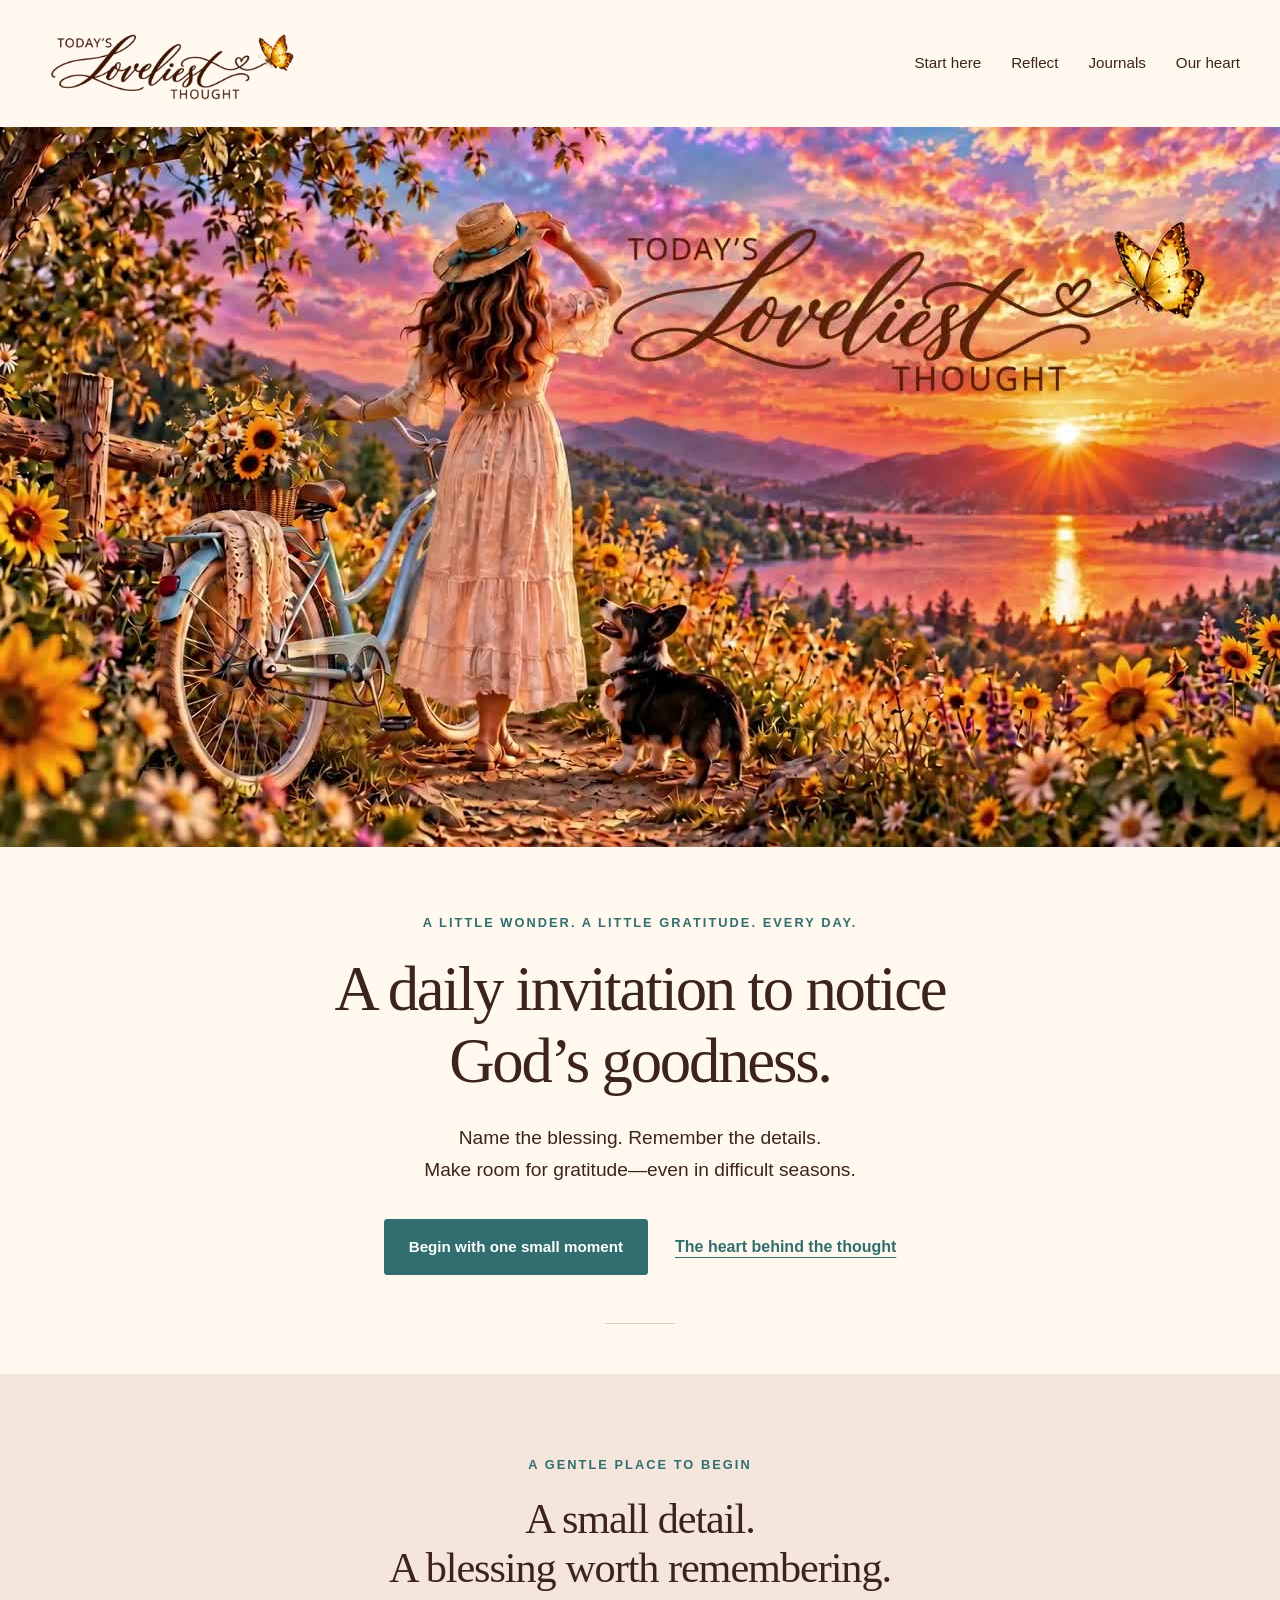
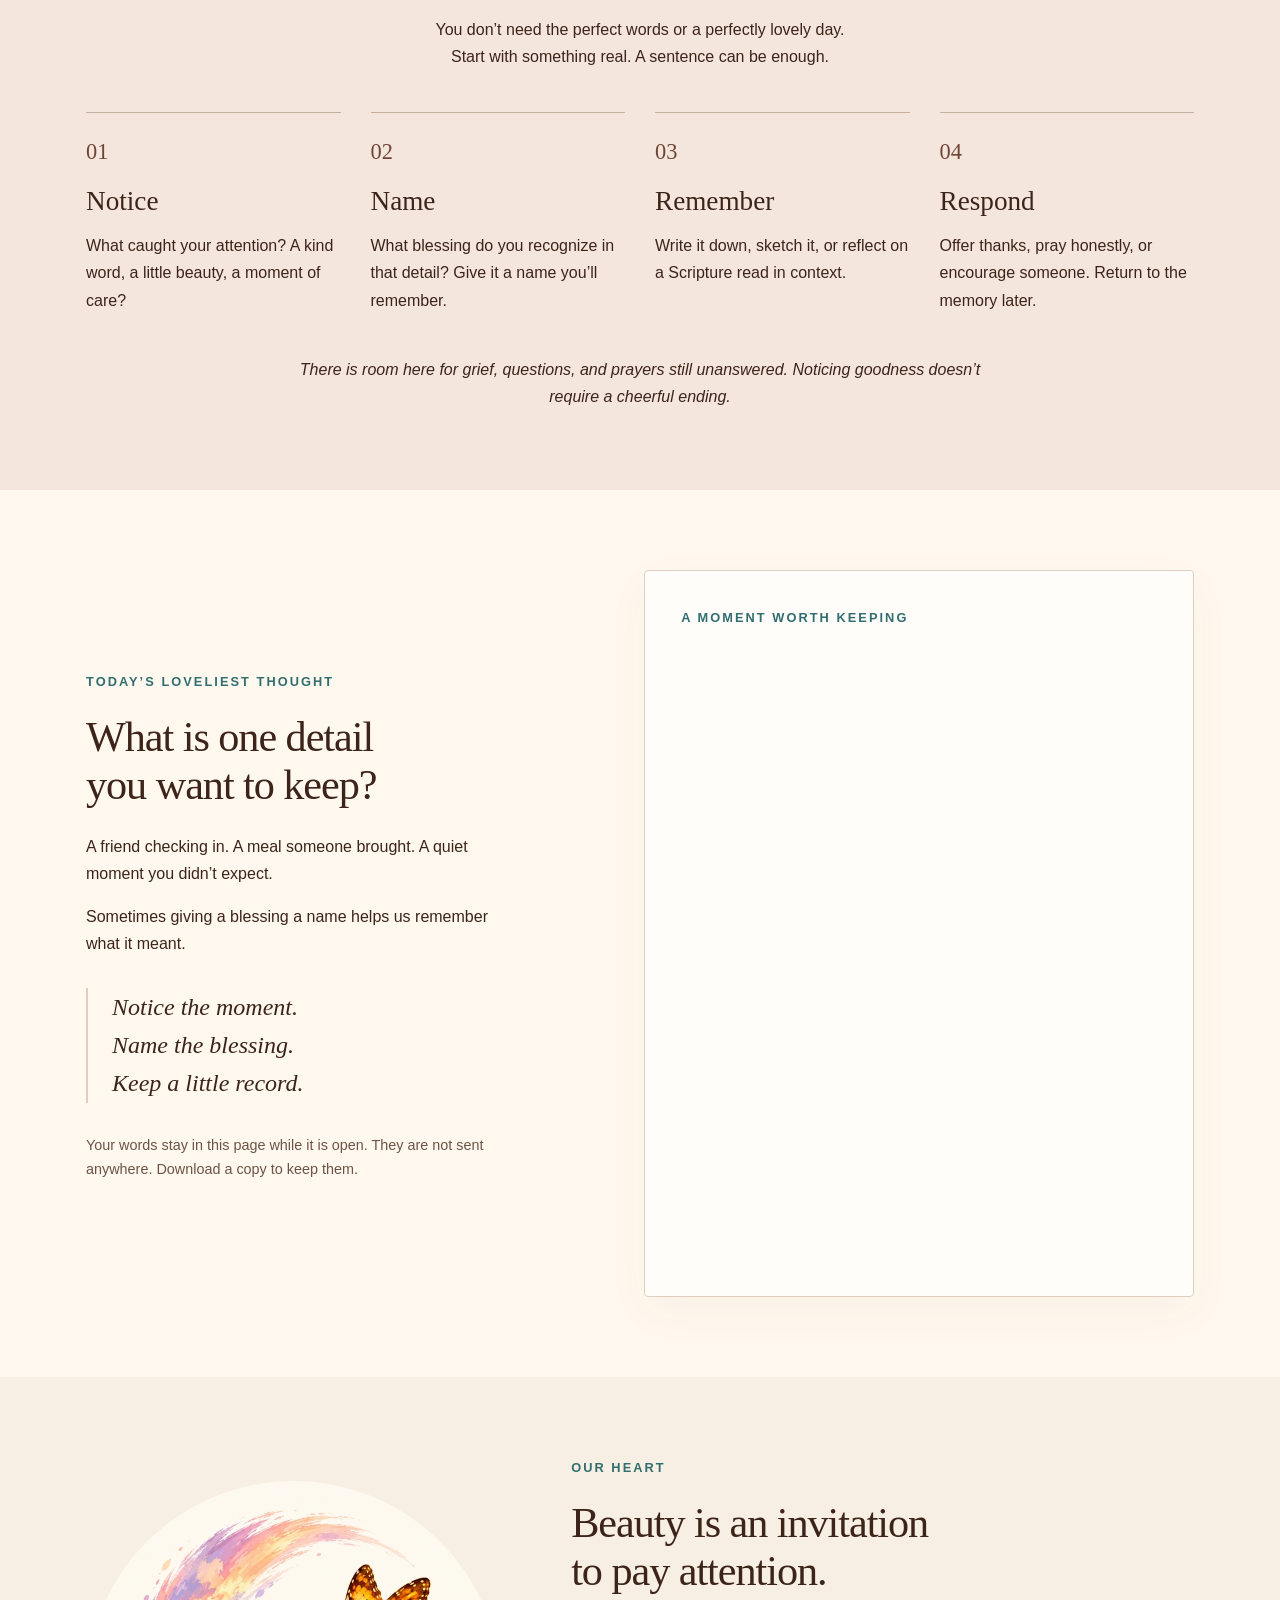
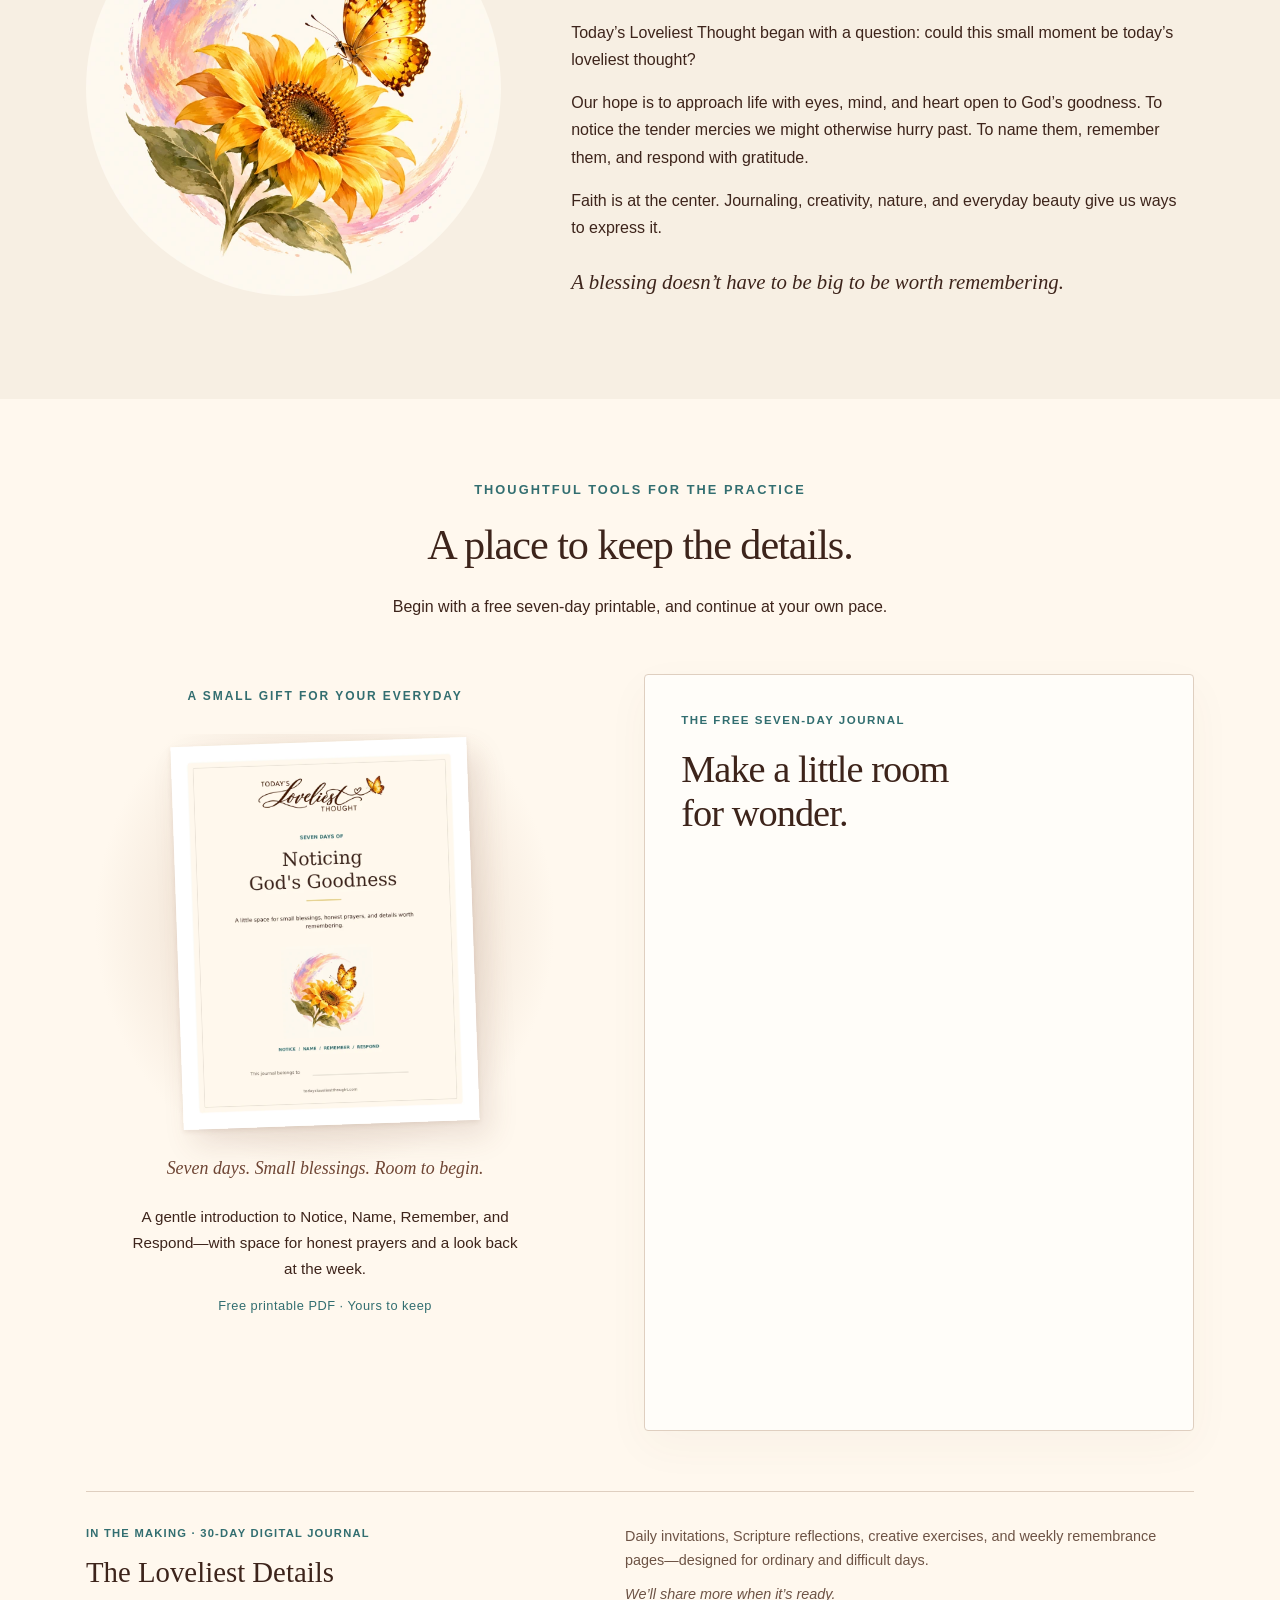
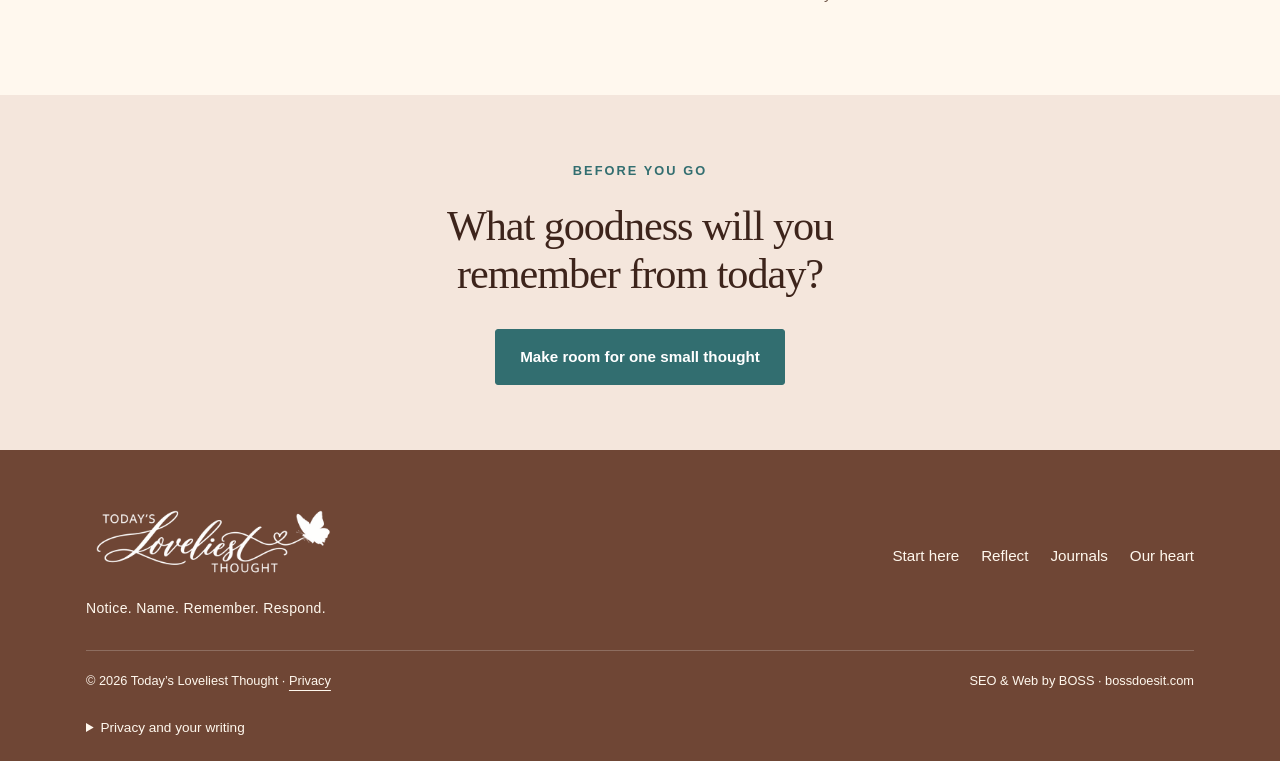
==== commit 9aa7413d: "Add GA4 with isolated private reflection form" ====
--- a/index.html
+++ b/index.html
@@ -1,6 +1,7 @@
 <!doctype html>
 <html lang="en">
 <head>
+<script src="analytics.js?v=20261002-ga4" defer></script>
 <meta charset="utf-8"><meta name="viewport" content="width=device-width,initial-scale=1">
 <title>Today’s Loveliest Thought | Notice God’s goodness</title>
 <meta name="description" content="A daily invitation to notice, name, and remember God’s goodness through reflection, creativity, and journaling—even in difficult seasons.">
@@ -18,7 +19,7 @@
 <meta property="og:type" content="website">
 <meta property="og:url" content="https://todaysloveliestthought.com/">
 <meta name="theme-color" content="#FFF8EE">
-<link rel="icon" href="favicon.ico" sizes="any"><link rel="icon" type="image/png" sizes="32x32" href="assets/favicon-32.png"><link rel="icon" type="image/png" sizes="192x192" href="assets/favicon-192.png"><link rel="apple-touch-icon" sizes="180x180" href="assets/apple-touch-icon.png"><link rel="stylesheet" href="styles.css?v=20261001-matched-panels"><script src="script.js?v=20261001-journal-height" defer></script>
+<link rel="icon" href="favicon.ico" sizes="any"><link rel="icon" type="image/png" sizes="32x32" href="assets/favicon-32.png"><link rel="icon" type="image/png" sizes="192x192" href="assets/favicon-192.png"><link rel="apple-touch-icon" sizes="180x180" href="assets/apple-touch-icon.png"><link rel="stylesheet" href="styles.css?v=20261002-private-reflection"><script src="script.js?v=20261002-private-reflection" defer></script>
 </head>
 <body>
 <a class="skip" href="#main">Skip to content</a>
@@ -32,7 +33,7 @@
 <article><span class="step">03</span><h3>Remember</h3><p>Write it down, sketch it, or reflect on a Scripture read in context.</p></article>
 <article><span class="step">04</span><h3>Respond</h3><p>Offer thanks, pray honestly, or encourage someone. Return to the memory later.</p></article>
 </div><p class="gentle-note">There is room here for grief, questions, and prayers still unanswered. Noticing goodness doesn’t require a cheerful ending.</p></div></section>
-<section class="reflection section wrap" id="reflection"><div class="reflection-copy"><p class="eyebrow">Today’s loveliest thought</p><h2>What is one detail<br>you want to keep?</h2><p>A friend checking in. A meal someone brought. A quiet moment you didn’t expect.</p><p>Sometimes giving a blessing a name helps us remember what it meant.</p><blockquote>Notice the moment.<br>Name the blessing.<br>Keep a little record.</blockquote><p class="local-note">Your words stay in this page while it is open. They are not sent anywhere. Download a copy to keep them.</p></div><div class="journal"><p class="eyebrow">A moment worth keeping</p><form id="reflection-form"><label for="notice">What did you notice?</label><textarea id="notice" name="notice" rows="2" placeholder="A small detail from today…" maxlength="3000"></textarea><label for="name">What would you name the blessing?</label><input id="name" name="name" placeholder="Care, companionship, rest…" maxlength="300"><label for="remember">What do you want to remember?</label><textarea id="remember" name="remember" rows="3" placeholder="Why this moment mattered…" maxlength="3000"></textarea><label for="respond">A prayer, a thank-you, or what feels unresolved</label><textarea id="respond" name="respond" rows="2" placeholder="There is room for the whole day." maxlength="3000"></textarea><div class="journal-actions"><button type="submit" class="button">Keep my reflection</button><button type="button" id="clear" class="quiet-button">Clear</button></div><p class="status" id="status" role="status" aria-live="polite"></p></form></div></section>
+<section class="reflection section wrap" id="reflection"><div class="reflection-copy"><p class="eyebrow">Today’s loveliest thought</p><h2>What is one detail<br>you want to keep?</h2><p>A friend checking in. A meal someone brought. A quiet moment you didn’t expect.</p><p>Sometimes giving a blessing a name helps us remember what it meant.</p><blockquote>Notice the moment.<br>Name the blessing.<br>Keep a little record.</blockquote><p class="local-note">Your words stay in this page while it is open. They are not sent anywhere. Download a copy to keep them.</p></div><div class="journal"><p class="eyebrow">A moment worth keeping</p><iframe id="private-reflection" class="reflection-frame" src="reflection.html" title="Private reflection journal" sandbox="allow-scripts allow-downloads" referrerpolicy="no-referrer" width="500" height="660"></iframe></div></section>
 <section class="heart section" id="heart"><div class="wrap heart-grid"><img src="assets/sunflower.webp" width="700" height="700" loading="lazy" alt="A sunflower and yellow butterfly framed by soft brushstrokes"><div><p class="eyebrow">Our heart</p><h2>Beauty is an invitation<br>to pay attention.</h2><p>Today’s Loveliest Thought began with a question: could this small moment be today’s loveliest thought?</p><p>Our hope is to approach life with eyes, mind, and heart open to God’s goodness. To notice the tender mercies we might otherwise hurry past. To name them, remember them, and respond with gratitude.</p><p>Faith is at the center. Journaling, creativity, nature, and everyday beauty give us ways to express it.</p><p class="signature">A blessing doesn’t have to be big to be worth remembering.</p></div></div></section>
 <section class="journals section wrap" id="journals" aria-labelledby="journals-heading">
   <div class="section-head">
@@ -63,5 +64,5 @@
 </section>
 <section class="closing"><div class="wrap"><p class="eyebrow">Before you go</p><h2>What goodness will you<br>remember from today?</h2><a class="button" href="#reflection">Make room for one small thought</a></div></section>
 </main>
-<footer class="site-footer"><div class="wrap"><div class="footer-main"><div class="footer-identity"><a href="#" class="footer-logo" aria-label="Today’s Loveliest Thought home"><img src="assets/wordmark.webp" width="280" height="104" alt="Today’s Loveliest Thought" loading="lazy"></a><p>Notice. Name. Remember. Respond.</p></div><nav class="footer-navigation" aria-label="Footer navigation"><a href="#practice">Start here</a><a href="#reflection">Reflect</a><a href="#journals">Journals</a><a href="#heart">Our heart</a></nav></div><div class="footer-bottom"><p>© 2026 Today’s Loveliest Thought</p><a class="boss-credit" href="https://bossdoesit.com">SEO &amp; Web by BOSS · bossdoesit.com</a></div></div></footer>
+<footer class="site-footer"><div class="wrap"><div class="footer-main"><div class="footer-identity"><a href="#" class="footer-logo" aria-label="Today’s Loveliest Thought home"><img src="assets/wordmark.webp" width="280" height="104" alt="Today’s Loveliest Thought" loading="lazy"></a><p>Notice. Name. Remember. Respond.</p></div><nav class="footer-navigation" aria-label="Footer navigation"><a href="#practice">Start here</a><a href="#reflection">Reflect</a><a href="#journals">Journals</a><a href="#heart">Our heart</a></nav></div><div class="footer-bottom"><p>© 2026 Today’s Loveliest Thought · <a href="#privacy">Privacy</a></p><a class="boss-credit" href="https://bossdoesit.com">SEO &amp; Web by BOSS · bossdoesit.com</a></div></div><details id="privacy" class="privacy-note wrap"><summary>Privacy and your writing</summary><p>Your reflections stay inside a protected part of this page and are not sent to us, Google Analytics, or HighLevel. Download a copy to keep them; closing or reloading the page clears the writing.</p><p>We use Google Analytics to understand website visits and traffic sources. It uses cookies and collects usage and device information. Google advertising signals and ad personalization are disabled in our website configuration. Learn <a href="https://policies.google.com/technologies/partner-sites">how Google uses information from websites</a>.</p><p>The separate free-journal signup sends the name and email you provide, with your consent, to HighLevel for journal delivery, welcome reflections, weekly emails, and occasional journal updates. You can unsubscribe using the link in those emails.</p></details></footer>
 </body></html>
--- a/styles.css
+++ b/styles.css
@@ -30,3 +30,7 @@
 @media(max-width:580px){.journal-signup-frame{height:620px}}
 @media(max-width:480px){.journal-signup-frame{height:660px}.journal-preview{padding-left:12px;padding-right:12px}}
 @media(max-width:360px){.journal-signup-frame{height:740px}}
+
+/* The outer journal panel retains its original padding, border, and colors. */
+.reflection-frame{display:block;width:100%;height:660px;border:0;background:var(--paper)}
+.privacy-note{margin-top:24px;font-size:.85rem;line-height:1.7}.privacy-note summary{cursor:pointer;max-width:max-content}.privacy-note p{margin:16px 0 0;max-width:850px}.privacy-note a{font-size:inherit}
